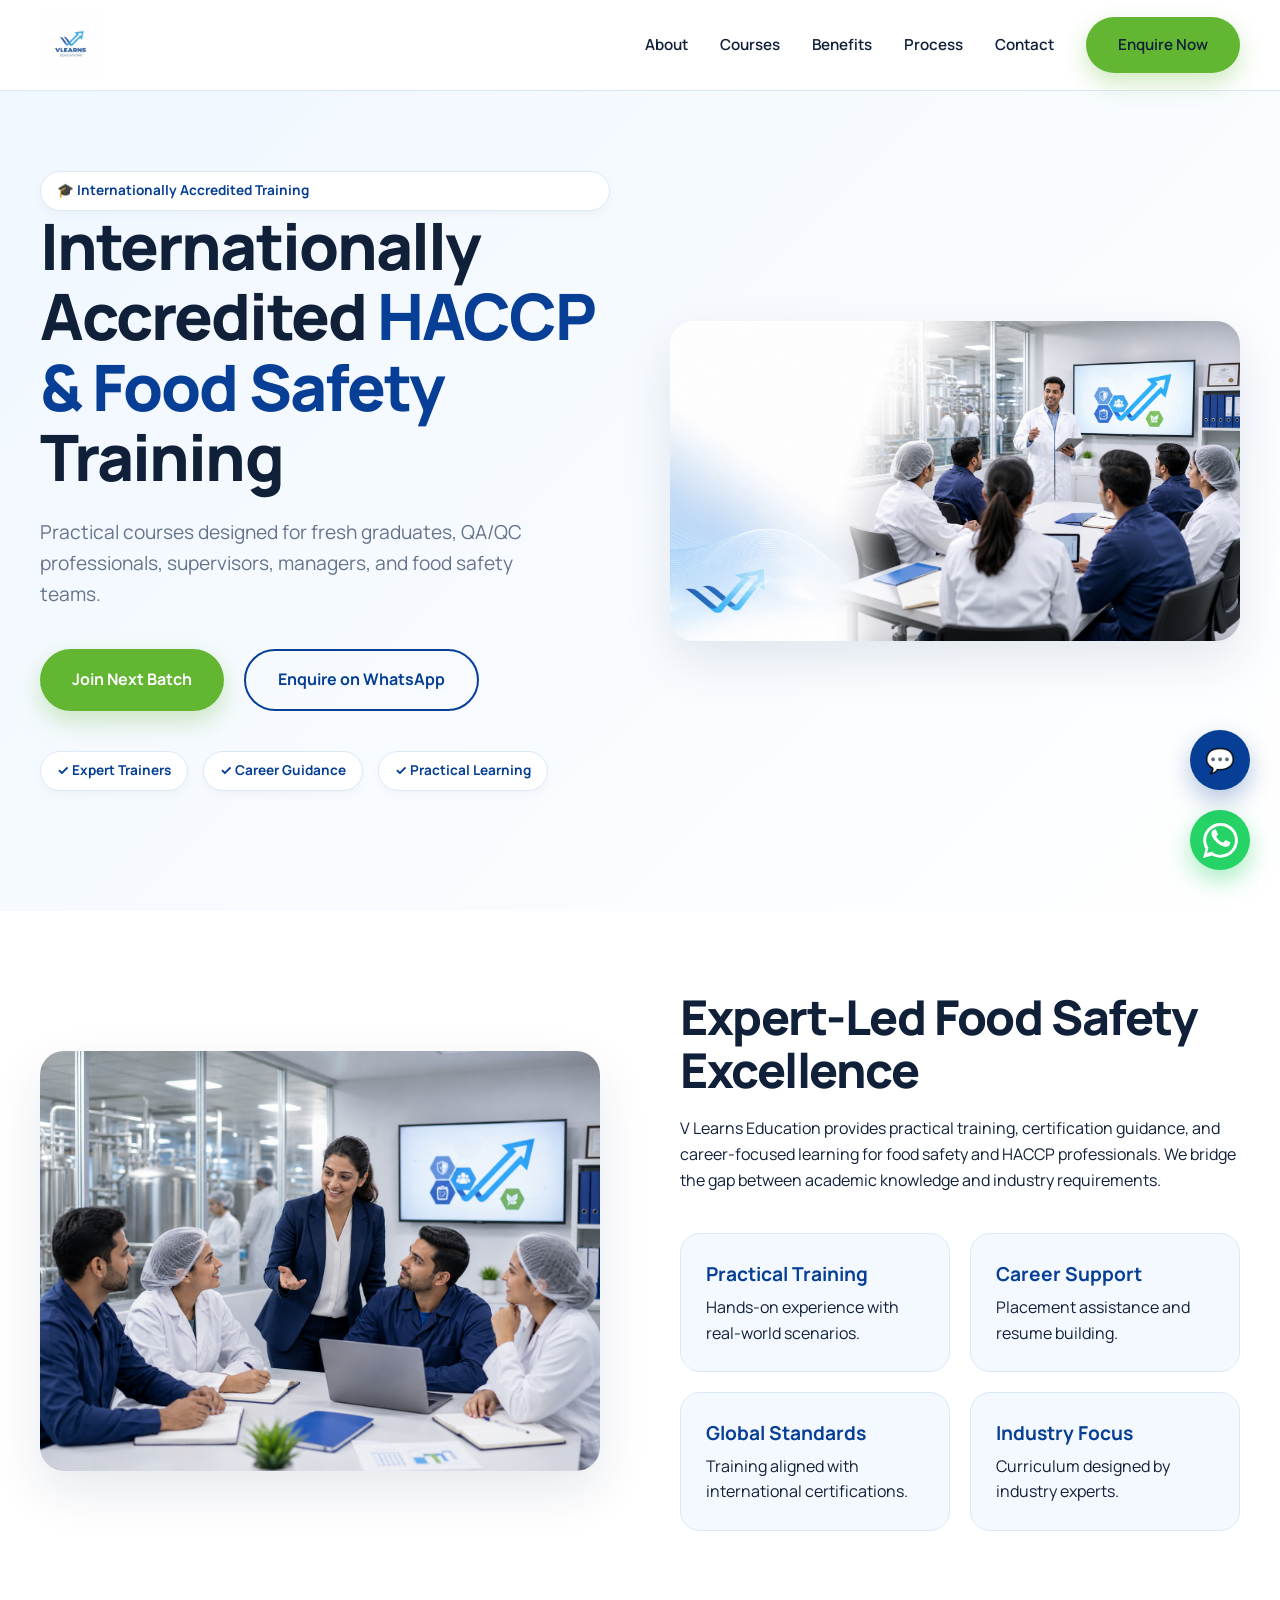
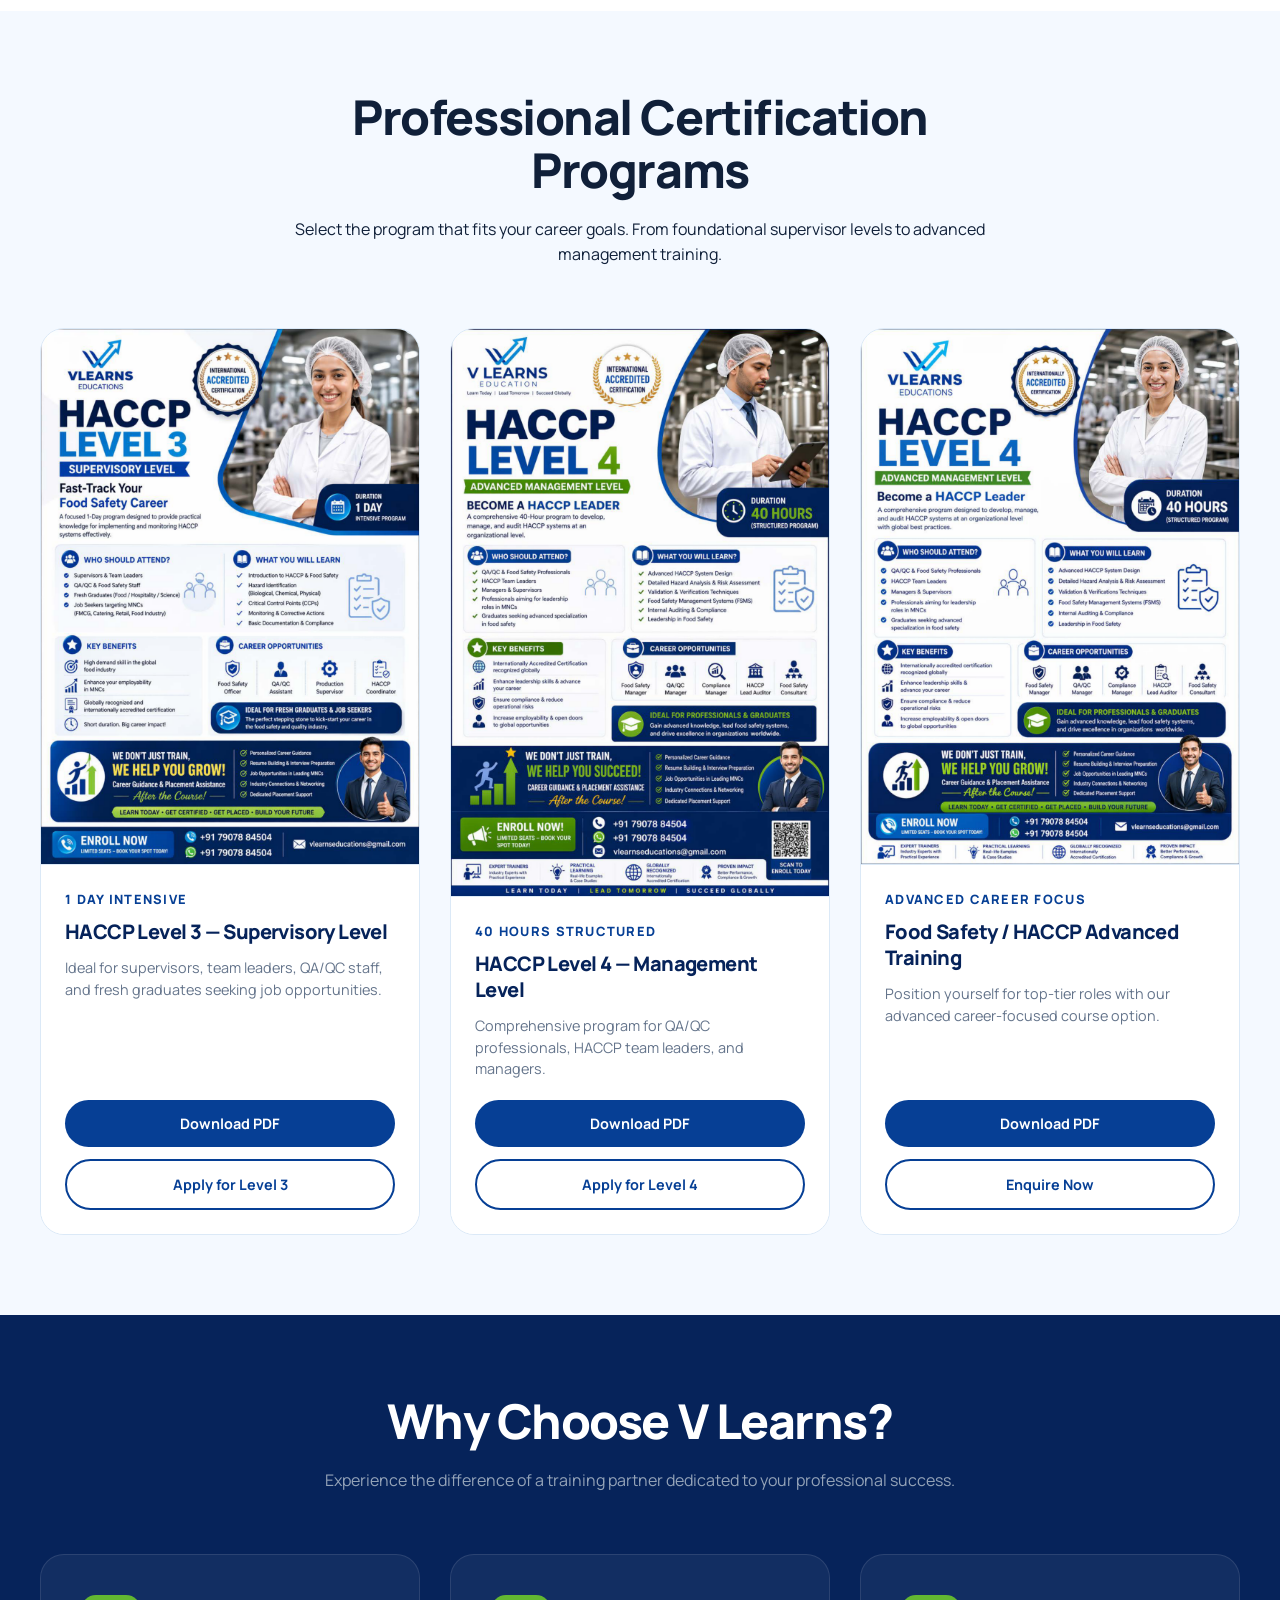
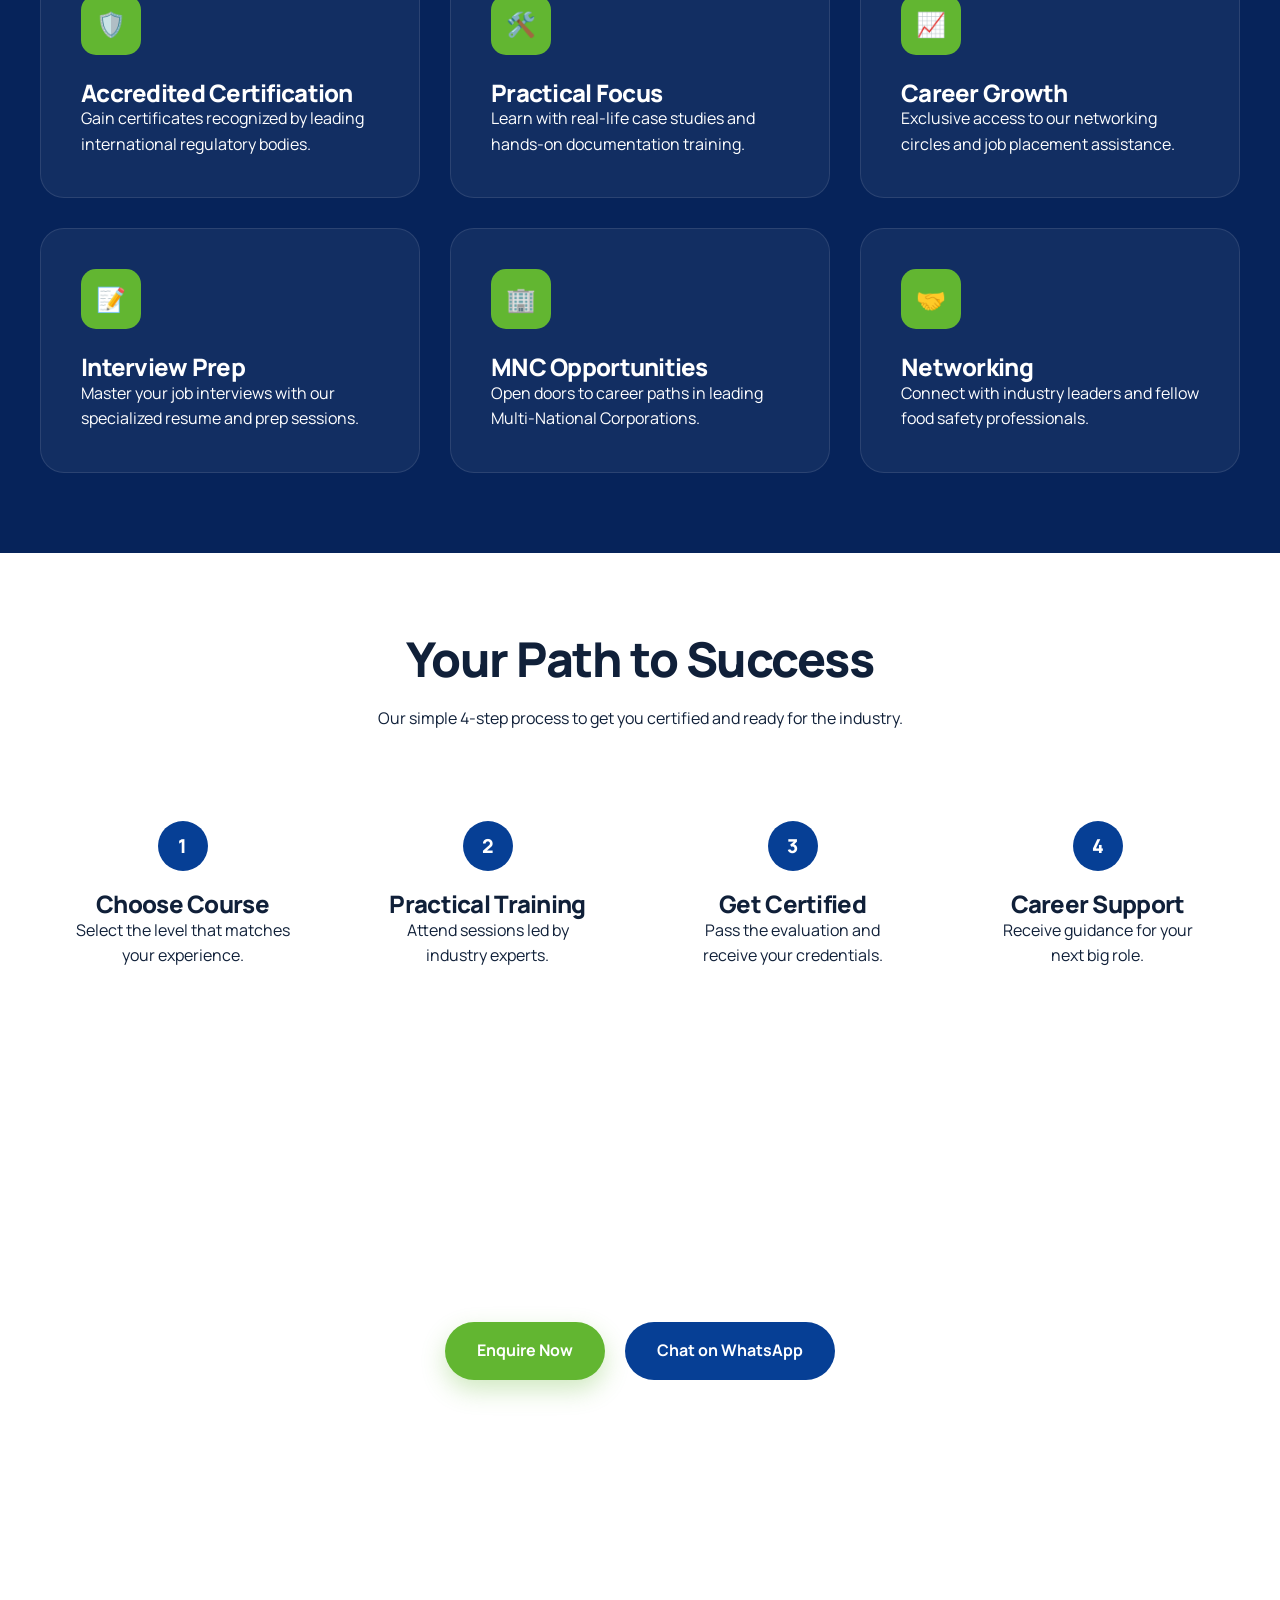
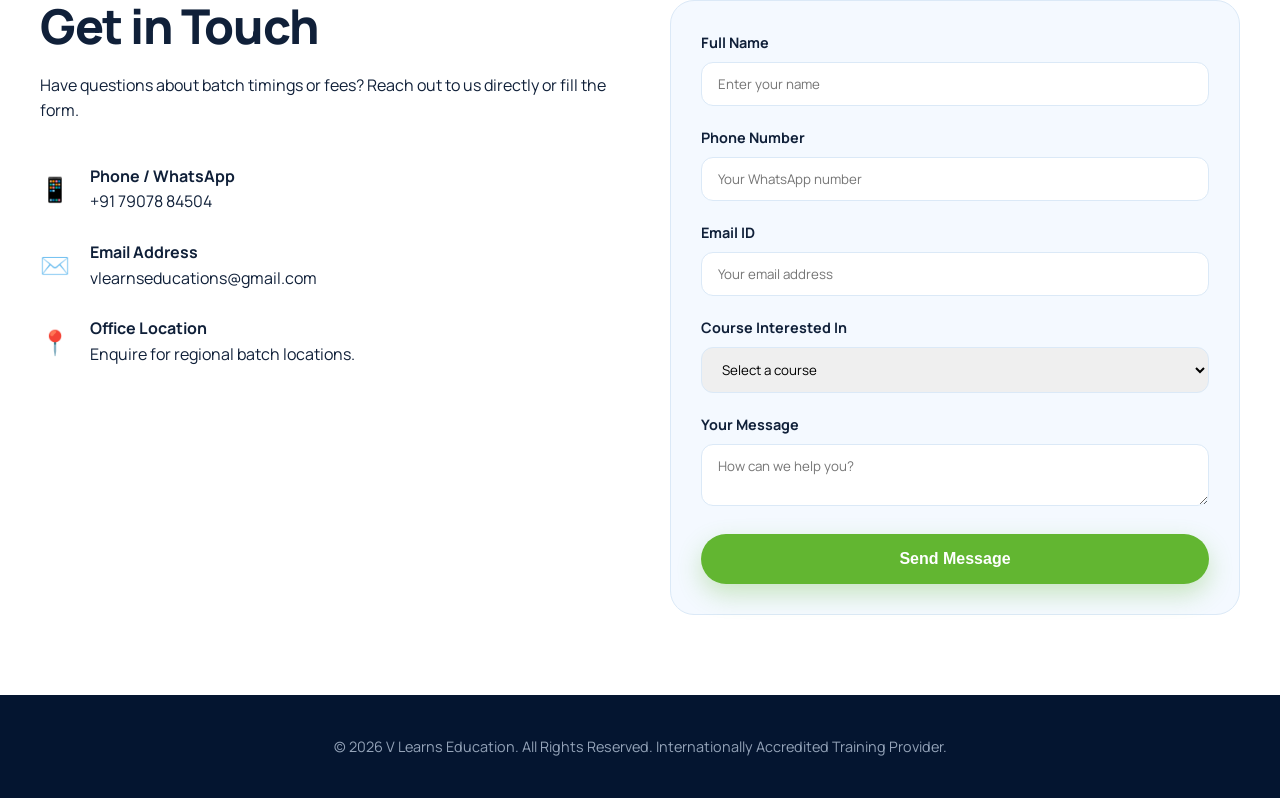
==== index.html @ d4d62bcd "Initial commit - Refined premium education website" ====
<!DOCTYPE html>
<html lang="en">
<head>
  <meta charset="UTF-8">
  <meta name="viewport" content="width=device-width, initial-scale=1, viewport-fit=cover">
  <title>V Learns Education | Internationally Accredited HACCP & Food Safety Training</title>
  <meta name="description" content="Practical HACCP and Food Safety courses designed for QA/QC professionals, graduates, and food safety teams. Join V Learns Education for career-focused certification.">
  
  <!-- SEO & Favicon -->
  <link rel="icon" href="assets/image%28165%29.png" type="image/png">
  
  <!-- Fonts -->
  <link rel="preconnect" href="https://fonts.googleapis.com">
  <link rel="preconnect" href="https://fonts.gstatic.com" crossorigin>
  <link href="https://fonts.googleapis.com/css2?family=Inter:wght@400;500;600;700;800&family=Manrope:wght@500;600;700;800&display=swap" rel="stylesheet">

  <style>
    :root {
      --primary: #063f95;
      --navy: #06235a;
      --sky: #19a9e5;
      --green: #62b631;
      --white: #ffffff;
      --soft-bg: #f4f9ff;
      --text-dark: #102039;
      --text-muted: #64748b;
      --border: #dbe9f7;
      --shadow: 0 20px 50px rgba(6, 35, 90, 0.1);
      --radius: 24px;
      --transition: all 0.3s cubic-bezier(0.4, 0, 0.2, 1);
    }

    * {
      box-sizing: border-box;
      margin: 0;
      padding: 0;
    }

    html {
      scroll-behavior: smooth;
    }

    body {
      font-family: 'Manrope', 'Inter', sans-serif;
      color: var(--text-dark);
      background-color: var(--white);
      line-height: 1.6;
      overflow-x: hidden;
    }

    a {
      text-decoration: none;
      color: inherit;
      transition: var(--transition);
    }

    img {
      max-width: 100%;
      height: auto;
      object-fit: cover;
      display: block;
    }

    .container {
      width: min(1200px, 100% - 40px);
      margin: 0 auto;
    }

    .section {
      padding: 80px 0;
    }

    /* Typography */
    h1, h2, h3 {
      font-weight: 800;
      line-height: 1.1;
      letter-spacing: -0.03em;
    }

    h1 { font-size: clamp(2.5rem, 5vw, 4.5rem); }
    h2 { font-size: clamp(2rem, 4vw, 3rem); margin-bottom: 20px; }
    h3 { font-size: 1.5rem; }

    .btn {
      display: inline-flex;
      align-items: center;
      justify-content: center;
      padding: 16px 32px;
      border-radius: 99px;
      font-weight: 700;
      cursor: pointer;
      transition: var(--transition);
      border: none;
      font-size: 1rem;
      gap: 10px;
    }

    .btn-primary {
      background: var(--green);
      color: white;
      box-shadow: 0 10px 25px rgba(98, 182, 49, 0.3);
    }

    .btn-primary:hover {
      transform: translateY(-3px);
      box-shadow: 0 15px 30px rgba(98, 182, 49, 0.4);
    }

    .btn-blue {
      background: var(--primary);
      color: white;
    }

    .btn-outline {
      background: transparent;
      border: 2px solid var(--primary);
      color: var(--primary);
    }

    /* Header */
    header {
      position: sticky;
      top: 0;
      z-index: 1000;
      background: rgba(255, 255, 255, 0.85);
      backdrop-filter: blur(15px);
      border-bottom: 1px solid var(--border);
    }

    .nav {
      display: flex;
      justify-content: space-between;
      align-items: center;
      height: 90px;
    }

    .logo {
      display: flex;
      align-items: center;
      gap: 12px;
      font-weight: 800;
      font-size: 1.3rem;
      color: var(--navy);
    }

    .logo img {
      height: 64px;
      width: auto;
    }

    .nav-links {
      display: flex;
      gap: 32px;
      align-items: center;
    }

    .nav-links a {
      font-weight: 600;
      font-size: 0.95rem;
      color: var(--text-dark);
    }

    .nav-links a:hover {
      color: var(--primary);
    }

    /* Hero Section */
    .hero {
      position: relative;
      background: linear-gradient(135deg, #f0f7ff 0%, #ffffff 100%);
      padding: 80px 0 120px;
      overflow: hidden;
    }

    .hero-grid {
      display: grid;
      grid-template-columns: 1fr 1fr;
      gap: 60px;
      align-items: center;
    }

    .hero-content h1 span {
      color: var(--primary);
    }

    .hero-content p {
      font-size: 1.2rem;
      color: var(--text-muted);
      margin: 25px 0 40px;
      max-width: 90%;
    }

    .hero-btns {
      display: flex;
      gap: 20px;
      margin-bottom: 40px;
    }

    .trust-chips {
      display: flex;
      flex-wrap: wrap;
      gap: 15px;
    }

    .chip {
      background: var(--white);
      padding: 8px 16px;
      border-radius: 50px;
      font-size: 0.85rem;
      font-weight: 700;
      color: var(--primary);
      border: 1px solid var(--border);
      box-shadow: 0 4px 10px rgba(0,0,0,0.03);
    }

    .hero-image {
      position: relative;
      border-radius: var(--radius);
      overflow: hidden;
      box-shadow: var(--shadow);
    }

    /* About Section */
    .about-grid {
      display: grid;
      grid-template-columns: 1fr 1fr;
      gap: 80px;
      align-items: center;
    }

    .about-img {
      border-radius: var(--radius);
      overflow: hidden;
      box-shadow: var(--shadow);
    }

    .stats-grid {
      display: grid;
      grid-template-columns: 1fr 1fr;
      gap: 20px;
      margin-top: 40px;
    }

    .stat-card {
      padding: 25px;
      background: var(--soft-bg);
      border-radius: 20px;
      border: 1px solid var(--border);
    }

    .stat-card h4 {
      color: var(--primary);
      font-size: 1.2rem;
      margin-bottom: 5px;
    }

    /* Courses Section */
    .courses-header {
      text-align: center;
      max-width: 700px;
      margin: 0 auto 60px;
    }

    .courses-grid {
      display: grid;
      grid-template-columns: repeat(3, 1fr);
      gap: 30px;
    }

    .course-card {
      background: var(--white);
      border-radius: var(--radius);
      border: 1px solid var(--border);
      overflow: hidden;
      transition: var(--transition);
      display: flex;
      flex-direction: column;
      height: 100%;
    }

    .course-card:hover {
      transform: translateY(-10px);
      box-shadow: var(--shadow);
    }

    .course-thumb {
      width: 100%;
      position: relative;
      background: #f8fafc;
      border-bottom: 1px solid var(--border);
    }

    .course-thumb img {
      width: 100%;
      height: auto;
      display: block;
    }

    .course-info {
      padding: 24px;
      flex-grow: 1;
      display: flex;
      flex-direction: column;
      background: var(--white);
    }

    .course-info h3 {
      font-size: 1.25rem;
      margin-bottom: 12px;
      color: var(--navy);
      line-height: 1.3;
    }

    .course-meta {
      font-size: 0.8rem;
      color: var(--primary);
      font-weight: 800;
      margin-bottom: 10px;
      text-transform: uppercase;
      letter-spacing: 0.1em;
      display: block;
    }

    .course-info p {
      color: var(--text-muted);
      font-size: 0.9rem;
      margin-bottom: 20px;
      line-height: 1.5;
    }

    .course-footer {
      margin-top: auto;
      display: flex;
      flex-direction: column;
      gap: 12px;
    }

    .course-footer .btn {
      padding: 12px 20px;
      font-size: 0.9rem;
    }

    /* Benefits Section */
    .benefits {
      background: var(--navy);
      color: var(--white);
    }

    .benefits-grid {
      display: grid;
      grid-template-columns: repeat(3, 1fr);
      gap: 30px;
    }

    .benefit-item {
      padding: 40px;
      background: rgba(255, 255, 255, 0.05);
      border-radius: var(--radius);
      border: 1px solid rgba(255, 255, 255, 0.1);
    }

    .benefit-icon {
      width: 60px;
      height: 60px;
      background: var(--green);
      border-radius: 15px;
      display: flex;
      align-items: center;
      justify-content: center;
      margin-bottom: 25px;
      font-size: 1.5rem;
      color: white;
    }

    /* Process Section */
    .process-steps {
      display: grid;
      grid-template-columns: repeat(4, 1fr);
      gap: 20px;
      position: relative;
    }

    .step-card {
      text-align: center;
      padding: 30px;
    }

    .step-num {
      width: 50px;
      height: 50px;
      background: var(--primary);
      color: white;
      border-radius: 50%;
      display: flex;
      align-items: center;
      justify-content: center;
      margin: 0 auto 20px;
      font-weight: 800;
      font-size: 1.2rem;
    }

    /* CTA Section */
    .enquiry-cta {
      background: linear-gradient(rgba(6, 35, 90, 0.9), rgba(6, 35, 90, 0.9)), url('assets/professional_consultation_in_modern_office.png');
      background-size: cover;
      background-position: center;
      background-attachment: fixed;
      color: white;
      text-align: center;
      padding: 100px 0;
    }

    .cta-content h2 { color: white; }

    /* Contact Section */
    .contact-grid {
      display: grid;
      grid-template-columns: 1fr 1fr;
      gap: 60px;
    }

    .contact-form {
      background: var(--soft-bg);
      padding: 30px;
      border-radius: var(--radius);
      border: 1px solid var(--border);
    }

    .form-group {
      margin-bottom: 20px;
    }

    .form-group label {
      display: block;
      margin-bottom: 8px;
      font-weight: 700;
      font-size: 0.9rem;
    }

    .form-group input, .form-group select, .form-group textarea {
      width: 100%;
      padding: 12px 16px;
      border: 1px solid var(--border);
      border-radius: 12px;
      font-family: inherit;
      outline: none;
    }

    .contact-details h3 { margin-bottom: 30px; }
    .contact-item {
      display: flex;
      align-items: center;
      gap: 20px;
      margin-bottom: 25px;
    }
    .contact-icon {
      font-size: 1.5rem;
      color: var(--primary);
    }

    /* Floating WhatsApp */
    .whatsapp-btn {
      position: fixed;
      bottom: 30px;
      right: 30px;
      background: #25d366;
      color: white;
      width: 60px;
      height: 60px;
      border-radius: 50%;
      display: flex;
      align-items: center;
      justify-content: center;
      font-size: 30px;
      box-shadow: 0 10px 25px rgba(37, 211, 102, 0.4);
      z-index: 1001;
    }

    /* Chatbot Widget */
    .chatbot-widget {
      position: fixed;
      bottom: 110px;
      right: 30px;
      width: 300px;
      background: white;
      border-radius: 20px;
      box-shadow: var(--shadow);
      display: none;
      z-index: 1001;
      overflow: hidden;
      border: 1px solid var(--border);
    }

    .chatbot-header {
      background: var(--primary);
      color: white;
      padding: 15px 20px;
      font-weight: 700;
    }

    .chatbot-body {
      padding: 20px;
    }

    .chatbot-msg {
      background: var(--soft-bg);
      padding: 10px 15px;
      border-radius: 15px 15px 15px 0;
      margin-bottom: 15px;
      font-size: 0.9rem;
    }

    .quick-replies {
      display: grid;
      gap: 10px;
    }

    .reply-btn {
      background: white;
      border: 1px solid var(--primary);
      color: var(--primary);
      padding: 8px;
      border-radius: 10px;
      font-size: 0.8rem;
      text-align: center;
      cursor: pointer;
    }

    .chatbot-toggle {
      position: fixed;
      bottom: 110px;
      right: 30px;
      background: var(--primary);
      color: white;
      width: 60px;
      height: 60px;
      border-radius: 50%;
      display: flex;
      align-items: center;
      justify-content: center;
      font-size: 24px;
      cursor: pointer;
      z-index: 1001;
      box-shadow: 0 10px 25px rgba(6, 63, 149, 0.3);
    }

    footer {
      background: #041530;
      color: #94a3b8;
      padding: 40px 0;
      text-align: center;
      font-size: 0.9rem;
    }

    /* Mobile Responsive */
    @media (max-width: 992px) {
      .hero-grid, .about-grid, .courses-grid, .benefits-grid, .process-steps, .contact-grid {
        grid-template-columns: 1fr;
      }
      .nav-links { display: none; }
      .hero-image { order: -1; }
    }

    /* Hamburger Menu for Mobile */
    .mobile-menu-btn {
      display: none;
      font-size: 2rem;
      cursor: pointer;
    }
    @media (max-width: 992px) {
      .mobile-menu-btn { display: block; }
    }

  </style>
</head>
<body>

  <!-- Header -->
  <header>
    <div class="container nav">
      <a href="#" class="logo">
        <img src="assets/image%28165%29.png" alt="V Learns Education Logo">
      </a>
      <nav class="nav-links">
        <a href="#about">About</a>
        <a href="#courses">Courses</a>
        <a href="#benefits">Benefits</a>
        <a href="#process">Process</a>
        <a href="#contact">Contact</a>
        <a href="https://wa.me/917907884504?text=Hi%20V%20Learns%20Education%2C%20I%20want%20to%20enquire%20about%20HACCP%20courses" target="_blank" class="btn btn-primary">Enquire Now</a>
      </nav>
      <div class="mobile-menu-btn">☰</div>
    </div>
  </header>

  <!-- Hero Section -->
  <section class="hero">
    <div class="container hero-grid">
      <div class="hero-content">
        <div class="chip">🎓 Internationally Accredited Training</div>
        <h1>Internationally Accredited <span>HACCP & Food Safety</span> Training</h1>
        <p>Practical courses designed for fresh graduates, QA/QC professionals, supervisors, managers, and food safety teams.</p>
        <div class="hero-btns">
          <a href="https://wa.me/917907884504?text=Hi%20V%20Learns%20Education%2C%20I%20want%20to%20join%20the%20next%20batch." class="btn btn-primary">Join Next Batch</a>
          <a href="https://wa.me/917907884504" class="btn btn-outline">Enquire on WhatsApp</a>
        </div>
        <div class="trust-chips">
          <span class="chip">✓ Expert Trainers</span>
          <span class="chip">✓ Career Guidance</span>
          <span class="chip">✓ Practical Learning</span>
        </div>
      </div>
      <div class="hero-image">
        <img src="assets/modern_industrial_training_in_action.png" alt="Industrial training session">
      </div>
    </div>
  </section>

  <!-- About Section -->
  <section id="about" class="section">
    <div class="container about-grid">
      <div class="about-img">
        <img src="assets/collaborative_training_in_a_modern_lab.png" alt="Collaborative training lab">
      </div>
      <div class="about-content">
        <h2>Expert-Led Food Safety Excellence</h2>
        <p>V Learns Education provides practical training, certification guidance, and career-focused learning for food safety and HACCP professionals. We bridge the gap between academic knowledge and industry requirements.</p>
        
        <div class="stats-grid">
          <div class="stat-card">
            <h4>Practical Training</h4>
            <p>Hands-on experience with real-world scenarios.</p>
          </div>
          <div class="stat-card">
            <h4>Career Support</h4>
            <p>Placement assistance and resume building.</p>
          </div>
          <div class="stat-card">
            <h4>Global Standards</h4>
            <p>Training aligned with international certifications.</p>
          </div>
          <div class="stat-card">
            <h4>Industry Focus</h4>
            <p>Curriculum designed by industry experts.</p>
          </div>
        </div>
      </div>
    </div>
  </section>

  <!-- Courses Section -->
  <section id="courses" class="section" style="background: var(--soft-bg);">
    <div class="container">
      <div class="courses-header">
        <h2>Professional Certification Programs</h2>
        <p>Select the program that fits your career goals. From foundational supervisor levels to advanced management training.</p>
      </div>
      
      <div class="courses-grid">
        <!-- Level 3 -->
        <div class="course-card">
          <div class="course-thumb">
            <img src="assets/HACCP%20Level%203_VLRN%2301.png" alt="HACCP Level 3">
          </div>
          <div class="course-info">
            <div class="course-meta">1 Day Intensive</div>
            <h3>HACCP Level 3 — Supervisory Level</h3>
            <p>Ideal for supervisors, team leaders, QA/QC staff, and fresh graduates seeking job opportunities.</p>
            <div class="course-footer">
              <a href="assets/HACCP%20Level%203_VLRN%2301.pdf" target="_blank" class="btn btn-blue">Download PDF</a>
              <a href="https://wa.me/917907884504?text=I%20want%20to%20apply%20for%20HACCP%20Level%203" class="btn btn-outline">Apply for Level 3</a>
            </div>
          </div>
        </div>

        <!-- Level 4 -->
        <div class="course-card">
          <div class="course-thumb">
            <img src="assets/HACCP%20Level%204_VLRN%2303.png" alt="HACCP Level 4">
          </div>
          <div class="course-info">
            <div class="course-meta">40 Hours Structured</div>
            <h3>HACCP Level 4 — Management Level</h3>
            <p>Comprehensive program for QA/QC professionals, HACCP team leaders, and managers.</p>
            <div class="course-footer">
              <a href="assets/HACCP%20Level%204_VLRN%2303.pdf" target="_blank" class="btn btn-blue">Download PDF</a>
              <a href="https://wa.me/917907884504?text=I%20want%20to%20apply%20for%20HACCP%20Level%204" class="btn btn-outline">Apply for Level 4</a>
            </div>
          </div>
        </div>

        <!-- Advanced -->
        <div class="course-card">
          <div class="course-thumb">
            <img src="assets/HACCP%20Level%204_VLRN%2303%20%281%29.png" alt="Advanced Training">
          </div>
          <div class="course-info">
            <div class="course-meta">Advanced Career Focus</div>
            <h3>Food Safety / HACCP Advanced Training</h3>
            <p>Position yourself for top-tier roles with our advanced career-focused course option.</p>
            <div class="course-footer">
              <a href="assets/HACCP%20Level%204_VLRN%2303%20%281%29.pdf" target="_blank" class="btn btn-blue">Download PDF</a>
              <a href="https://wa.me/917907884504?text=I%20want%20to%20enquire%20about%20Advanced%20Food%20Safety%20Training" class="btn btn-outline">Enquire Now</a>
            </div>
          </div>
        </div>
      </div>
    </div>
  </section>

  <!-- Benefits Section -->
  <section id="benefits" class="section benefits">
    <div class="container">
      <div class="courses-header">
        <h2 style="color: white;">Why Choose V Learns?</h2>
        <p style="color: #94a3b8;">Experience the difference of a training partner dedicated to your professional success.</p>
      </div>
      <div class="benefits-grid">
        <div class="benefit-item">
          <div class="benefit-icon">🛡️</div>
          <h3>Accredited Certification</h3>
          <p>Gain certificates recognized by leading international regulatory bodies.</p>
        </div>
        <div class="benefit-item">
          <div class="benefit-icon">🛠️</div>
          <h3>Practical Focus</h3>
          <p>Learn with real-life case studies and hands-on documentation training.</p>
        </div>
        <div class="benefit-item">
          <div class="benefit-icon">📈</div>
          <h3>Career Growth</h3>
          <p>Exclusive access to our networking circles and job placement assistance.</p>
        </div>
        <div class="benefit-item">
          <div class="benefit-icon">📝</div>
          <h3>Interview Prep</h3>
          <p>Master your job interviews with our specialized resume and prep sessions.</p>
        </div>
        <div class="benefit-item">
          <div class="benefit-icon">🏢</div>
          <h3>MNC Opportunities</h3>
          <p>Open doors to career paths in leading Multi-National Corporations.</p>
        </div>
        <div class="benefit-item">
          <div class="benefit-icon">🤝</div>
          <h3>Networking</h3>
          <p>Connect with industry leaders and fellow food safety professionals.</p>
        </div>
      </div>
    </div>
  </section>

  <!-- Process Section -->
  <section id="process" class="section">
    <div class="container">
      <div class="courses-header">
        <h2>Your Path to Success</h2>
        <p>Our simple 4-step process to get you certified and ready for the industry.</p>
      </div>
      <div class="process-steps">
        <div class="step-card">
          <div class="step-num">1</div>
          <h3>Choose Course</h3>
          <p>Select the level that matches your experience.</p>
        </div>
        <div class="step-card">
          <div class="step-num">2</div>
          <h3>Practical Training</h3>
          <p>Attend sessions led by industry experts.</p>
        </div>
        <div class="step-card">
          <div class="step-num">3</div>
          <h3>Get Certified</h3>
          <p>Pass the evaluation and receive your credentials.</p>
        </div>
        <div class="step-card">
          <div class="step-num">4</div>
          <h3>Career Support</h3>
          <p>Receive guidance for your next big role.</p>
        </div>
      </div>
    </div>
  </section>

  <!-- Enquiry CTA -->
  <section class="enquiry-cta">
    <div class="container cta-content">
      <h2>Ready to build your food safety career?</h2>
      <p style="margin: 20px 0 40px; font-size: 1.2rem;">Join hundreds of successful graduates making an impact in the food industry.</p>
      <div class="hero-btns" style="justify-content: center;">
        <a href="#contact" class="btn btn-primary">Enquire Now</a>
        <a href="https://wa.me/917907884504" class="btn btn-blue">Chat on WhatsApp</a>
      </div>
    </div>
  </section>

  <!-- Contact Section -->
  <section id="contact" class="section">
    <div class="container contact-grid">
      <div class="contact-details">
        <h2>Get in Touch</h2>
        <p style="margin-bottom: 40px;">Have questions about batch timings or fees? Reach out to us directly or fill the form.</p>
        
        <div class="contact-item">
          <div class="contact-icon">📱</div>
          <div>
            <strong>Phone / WhatsApp</strong><br>
            +91 79078 84504
          </div>
        </div>
        <div class="contact-item">
          <div class="contact-icon">✉️</div>
          <div>
            <strong>Email Address</strong><br>
            vlearnseducations@gmail.com
          </div>
        </div>
        <div class="contact-item">
          <div class="contact-icon">📍</div>
          <div>
            <strong>Office Location</strong><br>
            Enquire for regional batch locations.
          </div>
        </div>
      </div>

      <div class="contact-form">
        <form id="enquiryForm">
          <div class="form-group">
            <label>Full Name</label>
            <input type="text" placeholder="Enter your name" required>
          </div>
          <div class="form-group">
            <label>Phone Number</label>
            <input type="tel" placeholder="Your WhatsApp number" required>
          </div>
          <div class="form-group">
            <label>Email ID</label>
            <input type="email" placeholder="Your email address" required>
          </div>
          <div class="form-group">
            <label>Course Interested In</label>
            <select required>
              <option value="">Select a course</option>
              <option>HACCP Level 3</option>
              <option>HACCP Level 4</option>
              <option>Advanced Training</option>
            </select>
          </div>
          <div class="form-group">
            <label>Your Message</label>
            <textarea placeholder="How can we help you?"></textarea>
          </div>
          <button type="submit" class="btn btn-primary" style="width: 100%;">Send Message</button>
        </form>
      </div>
    </div>
  </section>

  <footer>
    <div class="container">
      <p>&copy; 2026 V Learns Education. All Rights Reserved. Internationally Accredited Training Provider.</p>
    </div>
  </footer>

  <!-- Floating WhatsApp -->
  <a href="https://wa.me/917907884504?text=Hi%20V%20Learns%20Education%2C%20I%20want%20to%20enquire%20about%20HACCP%20courses" class="whatsapp-btn" target="_blank">
    <span style="font-size: 0; position: absolute;">WhatsApp</span>
    <svg width="35" height="35" viewBox="0 0 24 24" fill="white"><path d="M.057 24l1.687-6.163c-1.041-1.804-1.588-3.849-1.587-5.946.003-6.556 5.338-11.891 11.893-11.891 3.181.001 6.167 1.24 8.413 3.488 2.245 2.248 3.481 5.236 3.48 8.414-.003 6.557-5.338 11.892-11.893 11.892-1.99-.001-3.951-.5-5.688-1.448l-6.305 1.654zm6.597-3.807c1.676.995 3.276 1.591 5.392 1.592 5.448 0 9.886-4.438 9.889-9.885.002-5.462-4.415-9.89-9.881-9.892-5.452 0-9.887 4.438-9.89 9.886-.001 2.125.593 3.456 1.574 5.111l-.973 3.548 3.889-.972zm11.366-7.301c-.316-.16-1.869-.923-2.158-1.03-.29-.106-.5-.16-.71.16-.21.32-.816 1.03-.999 1.245-.183.215-.367.242-.683.081-.316-.16-1.336-.493-2.545-1.574-.94-.84-1.574-1.878-1.758-2.198-.183-.315-.02-.486.139-.645.143-.142.316-.369.474-.553.158-.185.21-.316.316-.527.106-.211.053-.395-.026-.554-.079-.158-.71-1.71-.973-2.342-.256-.615-.516-.532-.71-.542l-.605-.01c-.21 0-.553.079-.843.395-.29.316-1.106 1.08-1.106 2.636 0 1.556 1.132 3.059 1.291 3.27.158.211 2.228 3.402 5.399 4.768.754.324 1.343.518 1.803.663.757.24 1.445.206 1.99.12.607-.094 1.869-.765 2.132-1.503.264-.738.264-1.371.185-1.503-.079-.133-.29-.212-.606-.372z"/></svg>
  </a>

  <!-- Chatbot -->
  <div class="chatbot-toggle" id="chatToggle">💬</div>
  <div class="chatbot-widget" id="chatWidget">
    <div class="chatbot-header">V Learns Support</div>
    <div class="chatbot-body">
      <div class="chatbot-msg">Hi! How can we help you today? Select a topic below:</div>
      <div class="quick-replies">
        <div class="reply-btn" onclick="chatAction('HACCP Level 3')">HACCP Level 3</div>
        <div class="reply-btn" onclick="chatAction('HACCP Level 4')">HACCP Level 4</div>
        <div class="reply-btn" onclick="chatAction('Course Duration')">Course Duration</div>
        <div class="reply-btn" onclick="chatAction('Fees / Enquiry')">Fees / Enquiry</div>
      </div>
    </div>
  </div>

  <script>
    // Chatbot Toggle
    const chatToggle = document.getElementById('chatToggle');
    const chatWidget = document.getElementById('chatWidget');
    
    chatToggle.addEventListener('click', () => {
      chatWidget.style.display = chatWidget.style.display === 'block' ? 'none' : 'block';
    });

    function chatAction(topic) {
      const waLink = `https://wa.me/917907884504?text=Hi%20V%20Learns%20Education%2C%20I%20want%20to%20know%20more%20about%20${encodeURIComponent(topic)}`;
      window.open(waLink, '_blank');
    }

    // Form Submission
    document.getElementById('enquiryForm').addEventListener('submit', function(e) {
      e.preventDefault();
      alert('Thank you! Your enquiry has been sent. We will contact you shortly on WhatsApp.');
      // In a real app, you could redirect to WhatsApp here too
    });

    // Mobile Menu Toggle
    const mobileBtn = document.querySelector('.mobile-menu-btn');
    const navLinks = document.querySelector('.nav-links');
    
    mobileBtn.addEventListener('click', () => {
      navLinks.style.display = navLinks.style.display === 'flex' ? 'none' : 'flex';
      if(navLinks.style.display === 'flex') {
        navLinks.style.flexDirection = 'column';
        navLinks.style.position = 'absolute';
        navLinks.style.top = '90px';
        navLinks.style.left = '0';
        navLinks.style.width = '100%';
        navLinks.style.background = 'white';
        navLinks.style.padding = '20px';
        navLinks.style.borderBottom = '1px solid var(--border)';
      }
    });
  </script>

</body>
</html>
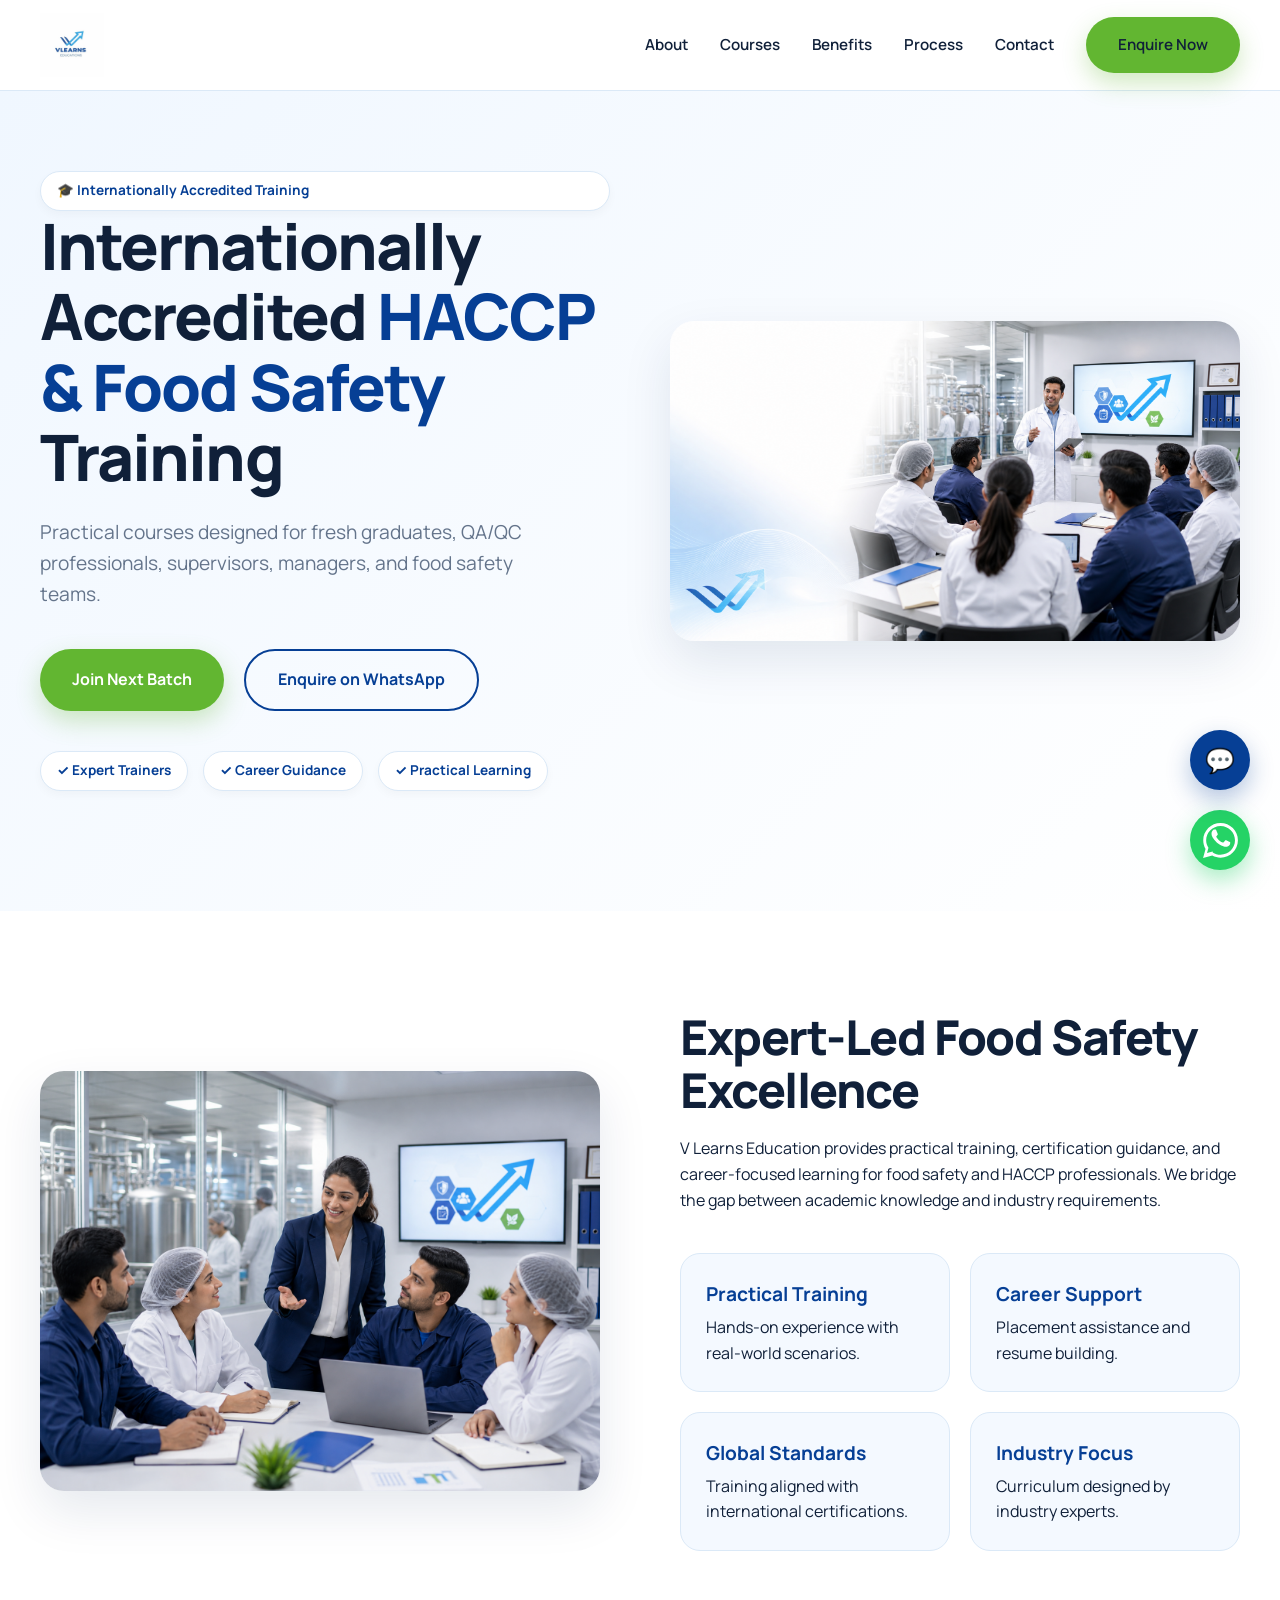
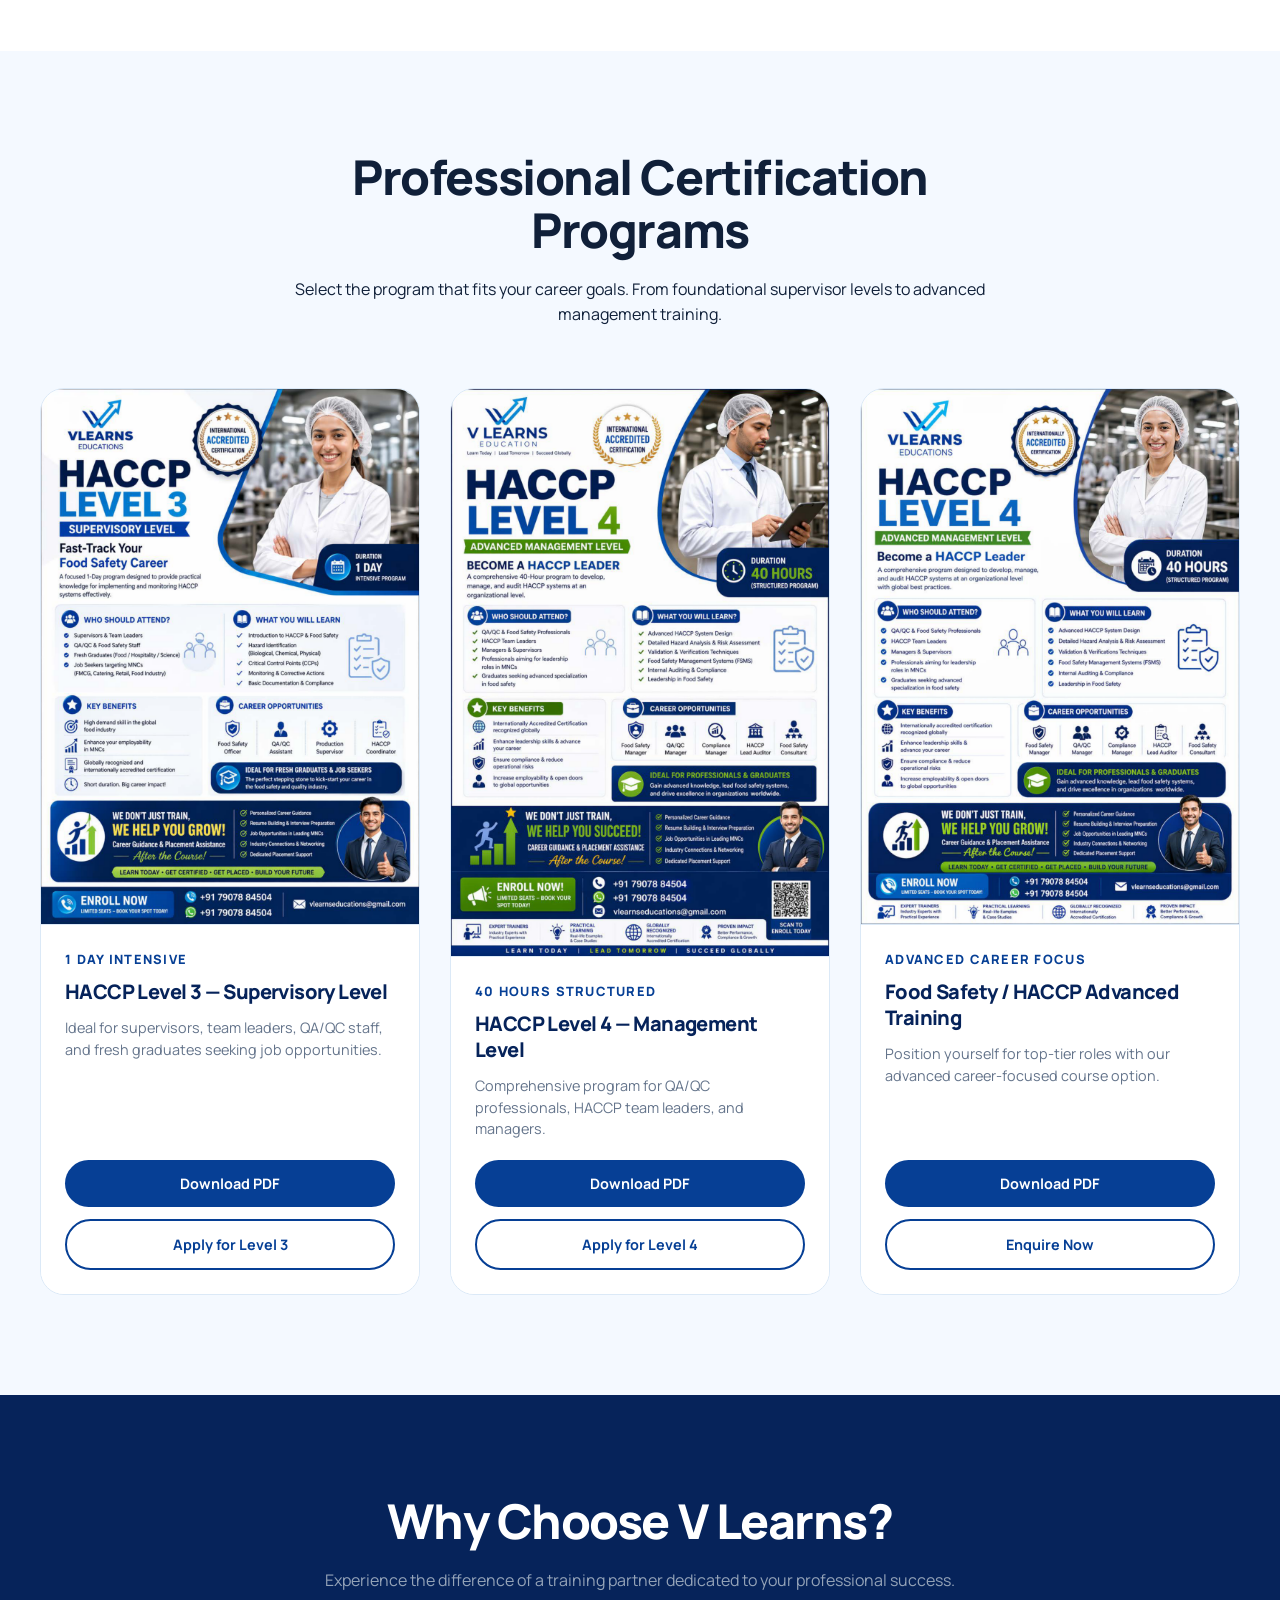
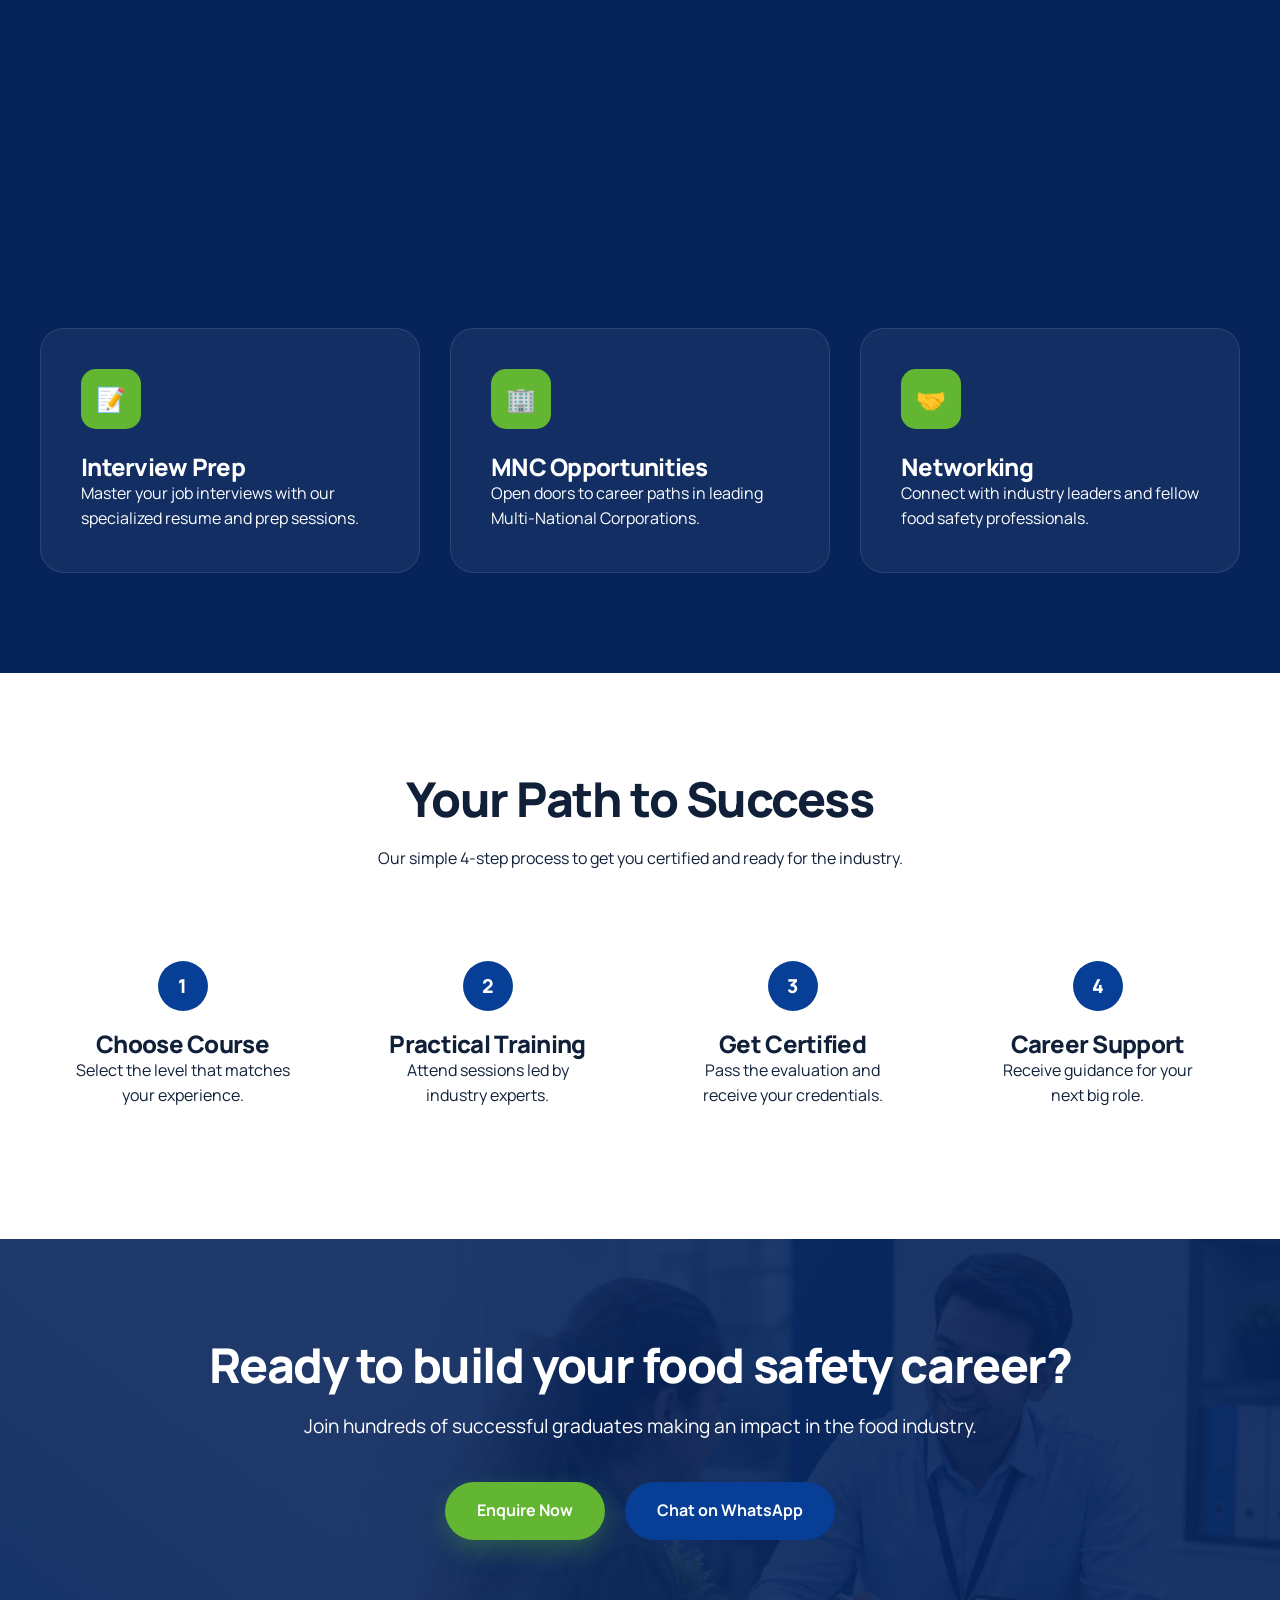
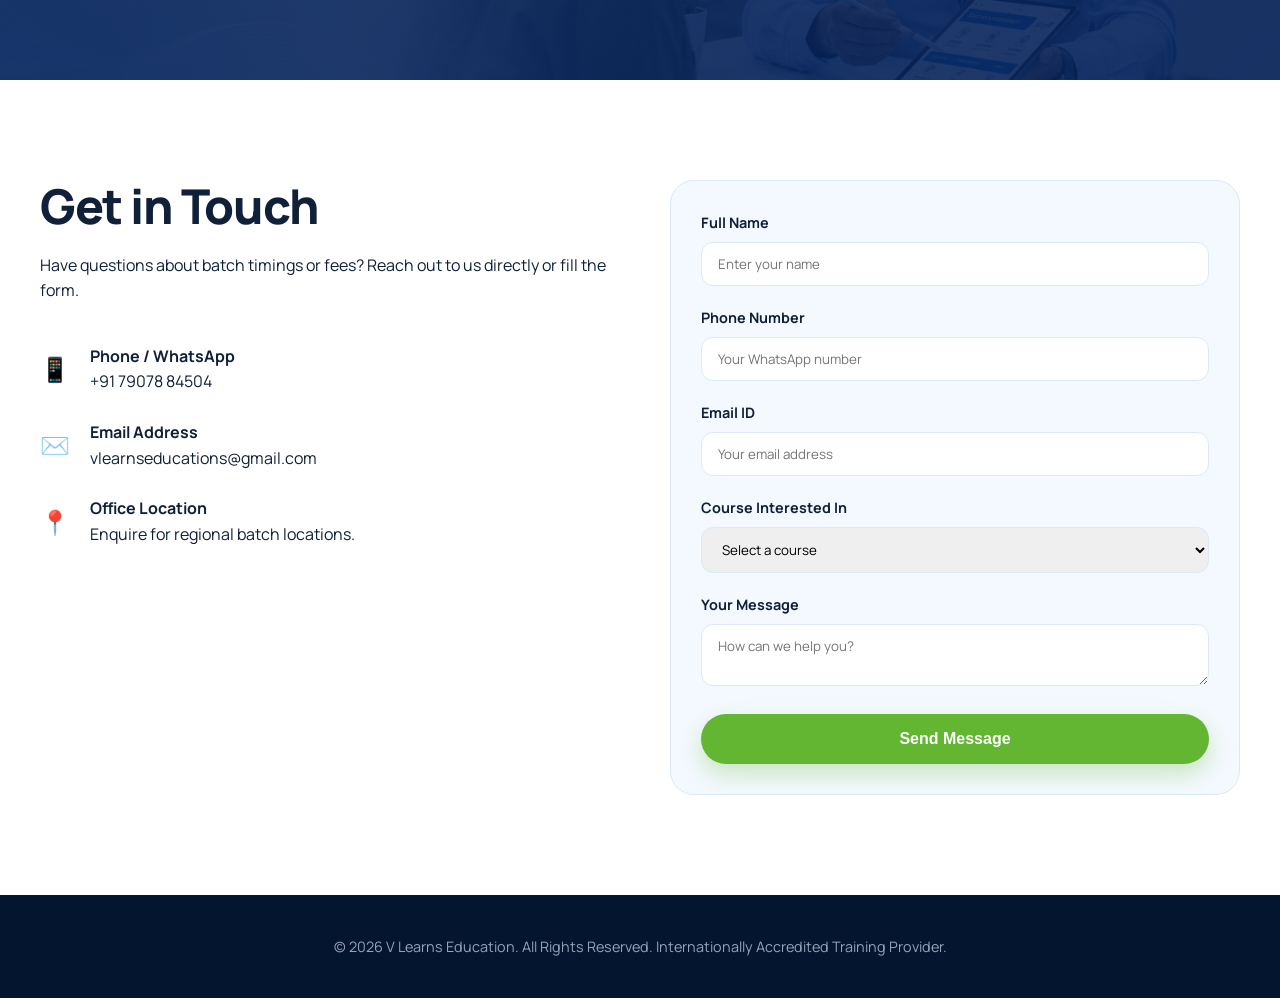
==== commit 87d28064: "Optimize mobile responsiveness and add scroll-based reveal animations" ====
--- a/index.html
+++ b/index.html
@@ -67,7 +67,19 @@
     }
 
     .section {
-      padding: 80px 0;
+      padding: clamp(60px, 8vw, 100px) 0;
+    }
+
+    /* Scroll Animations */
+    .reveal {
+      opacity: 0;
+      transform: translateY(30px);
+      transition: all 0.8s cubic-bezier(0.4, 0, 0.2, 1);
+    }
+
+    .reveal.active {
+      opacity: 1;
+      transform: translateY(0);
     }
 
     /* Typography */
@@ -144,7 +156,7 @@
     }
 
     .logo img {
-      height: 64px;
+      height: clamp(50px, 6vw, 64px);
       width: auto;
     }
 
@@ -152,6 +164,28 @@
       display: flex;
       gap: 32px;
       align-items: center;
+    }
+
+    @media (max-width: 992px) {
+      .nav-links {
+        position: fixed;
+        top: 0;
+        right: -100%;
+        width: 80%;
+        height: 100vh;
+        background: white;
+        flex-direction: column;
+        justify-content: center;
+        transition: var(--transition);
+        box-shadow: -10px 0 30px rgba(0,0,0,0.1);
+        z-index: 1000;
+      }
+      .nav-links.active {
+        right: 0;
+      }
+      .nav-links a {
+        font-size: 1.2rem;
+      }
     }
 
     .nav-links a {
@@ -905,22 +939,40 @@
       // In a real app, you could redirect to WhatsApp here too
     });
 
+    // Scroll Reveal Animation
+    const observerOptions = {
+      threshold: 0.1,
+      rootMargin: "0px 0px -50px 0px"
+    };
+
+    const observer = new IntersectionObserver((entries) => {
+      entries.forEach(entry => {
+        if (entry.isIntersecting) {
+          entry.target.classList.add('active');
+        }
+      });
+    }, observerOptions);
+
+    document.querySelectorAll('section, .course-card, .benefit-item, .step-card, .stat-card').forEach(el => {
+      el.classList.add('reveal');
+      observer.observe(el);
+    });
+
     // Mobile Menu Toggle
     const mobileBtn = document.querySelector('.mobile-menu-btn');
     const navLinks = document.querySelector('.nav-links');
     
     mobileBtn.addEventListener('click', () => {
-      navLinks.style.display = navLinks.style.display === 'flex' ? 'none' : 'flex';
-      if(navLinks.style.display === 'flex') {
-        navLinks.style.flexDirection = 'column';
-        navLinks.style.position = 'absolute';
-        navLinks.style.top = '90px';
-        navLinks.style.left = '0';
-        navLinks.style.width = '100%';
-        navLinks.style.background = 'white';
-        navLinks.style.padding = '20px';
-        navLinks.style.borderBottom = '1px solid var(--border)';
-      }
+      navLinks.classList.toggle('active');
+      mobileBtn.innerHTML = navLinks.classList.contains('active') ? '✕' : '☰';
+    });
+
+    // Close menu when clicking links
+    document.querySelectorAll('.nav-links a').forEach(link => {
+      link.addEventListener('click', () => {
+        navLinks.classList.remove('active');
+        mobileBtn.innerHTML = '☰';
+      });
     });
   </script>
 
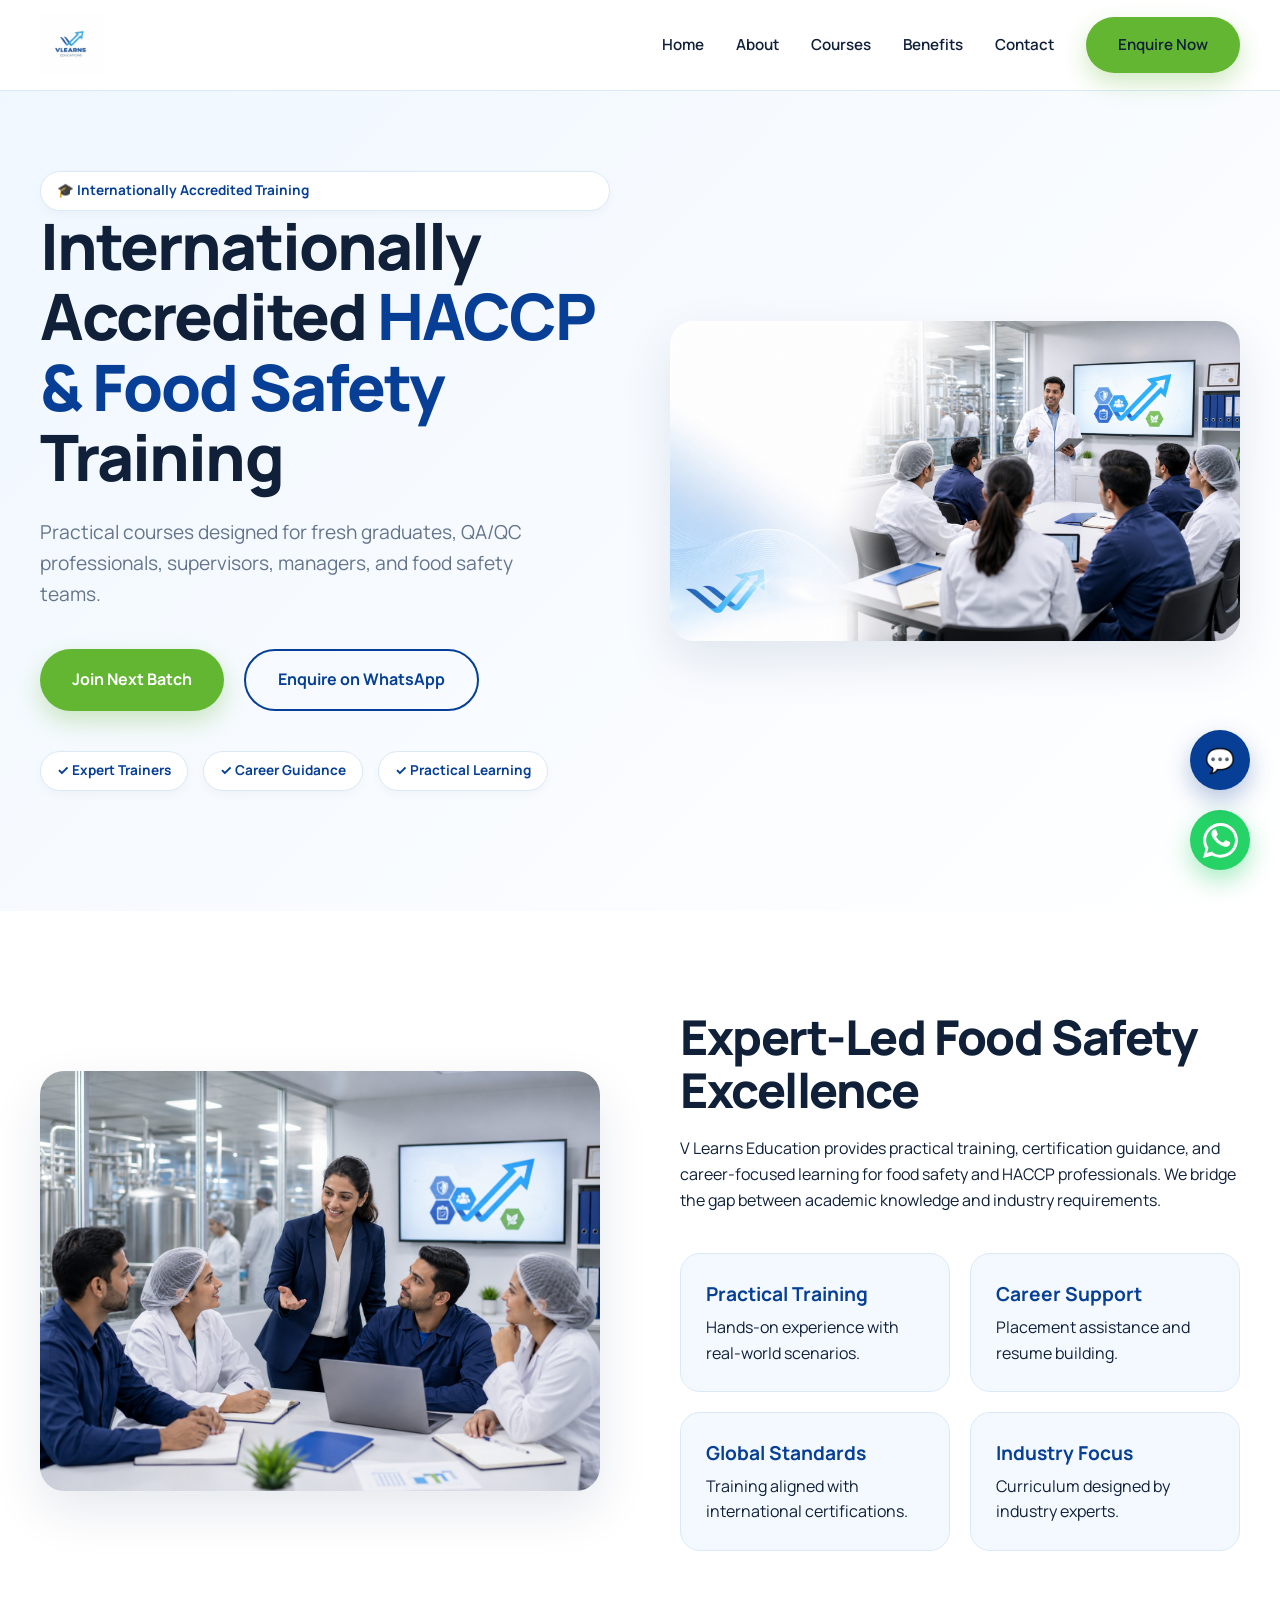
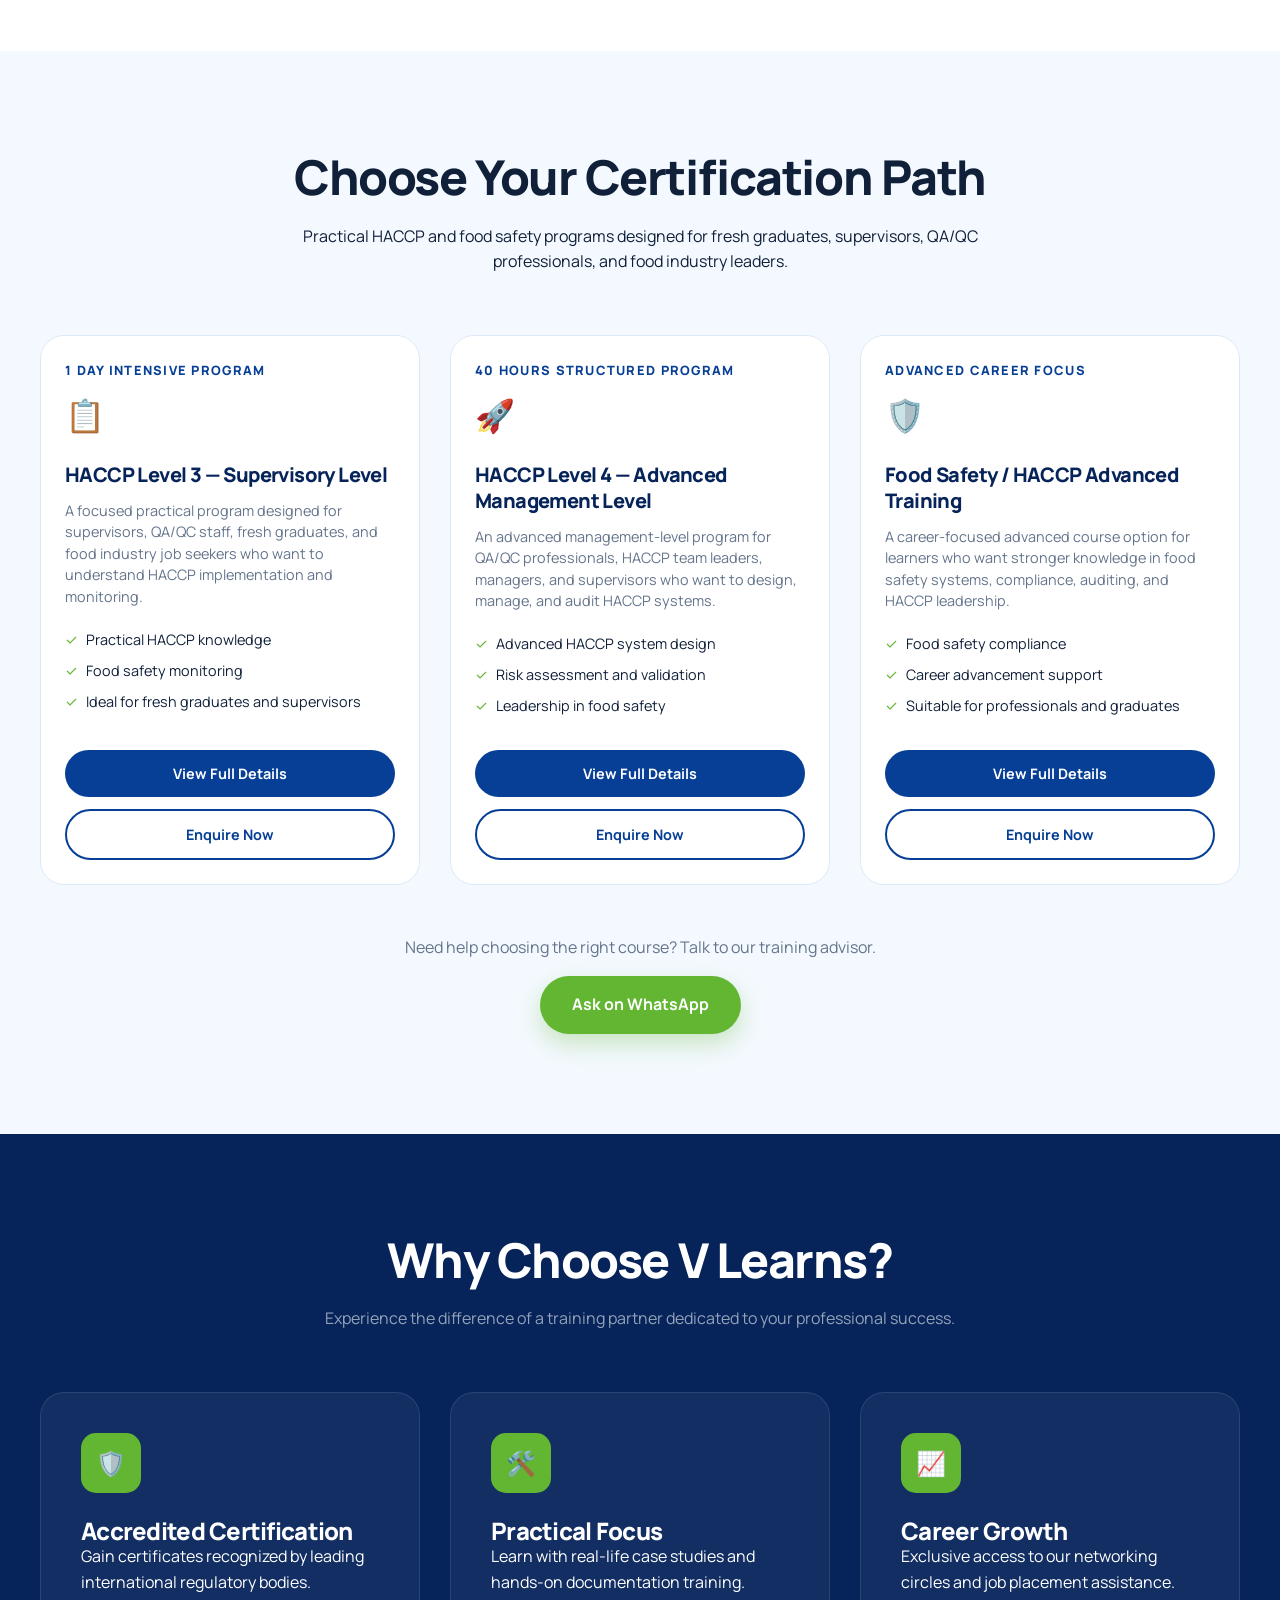
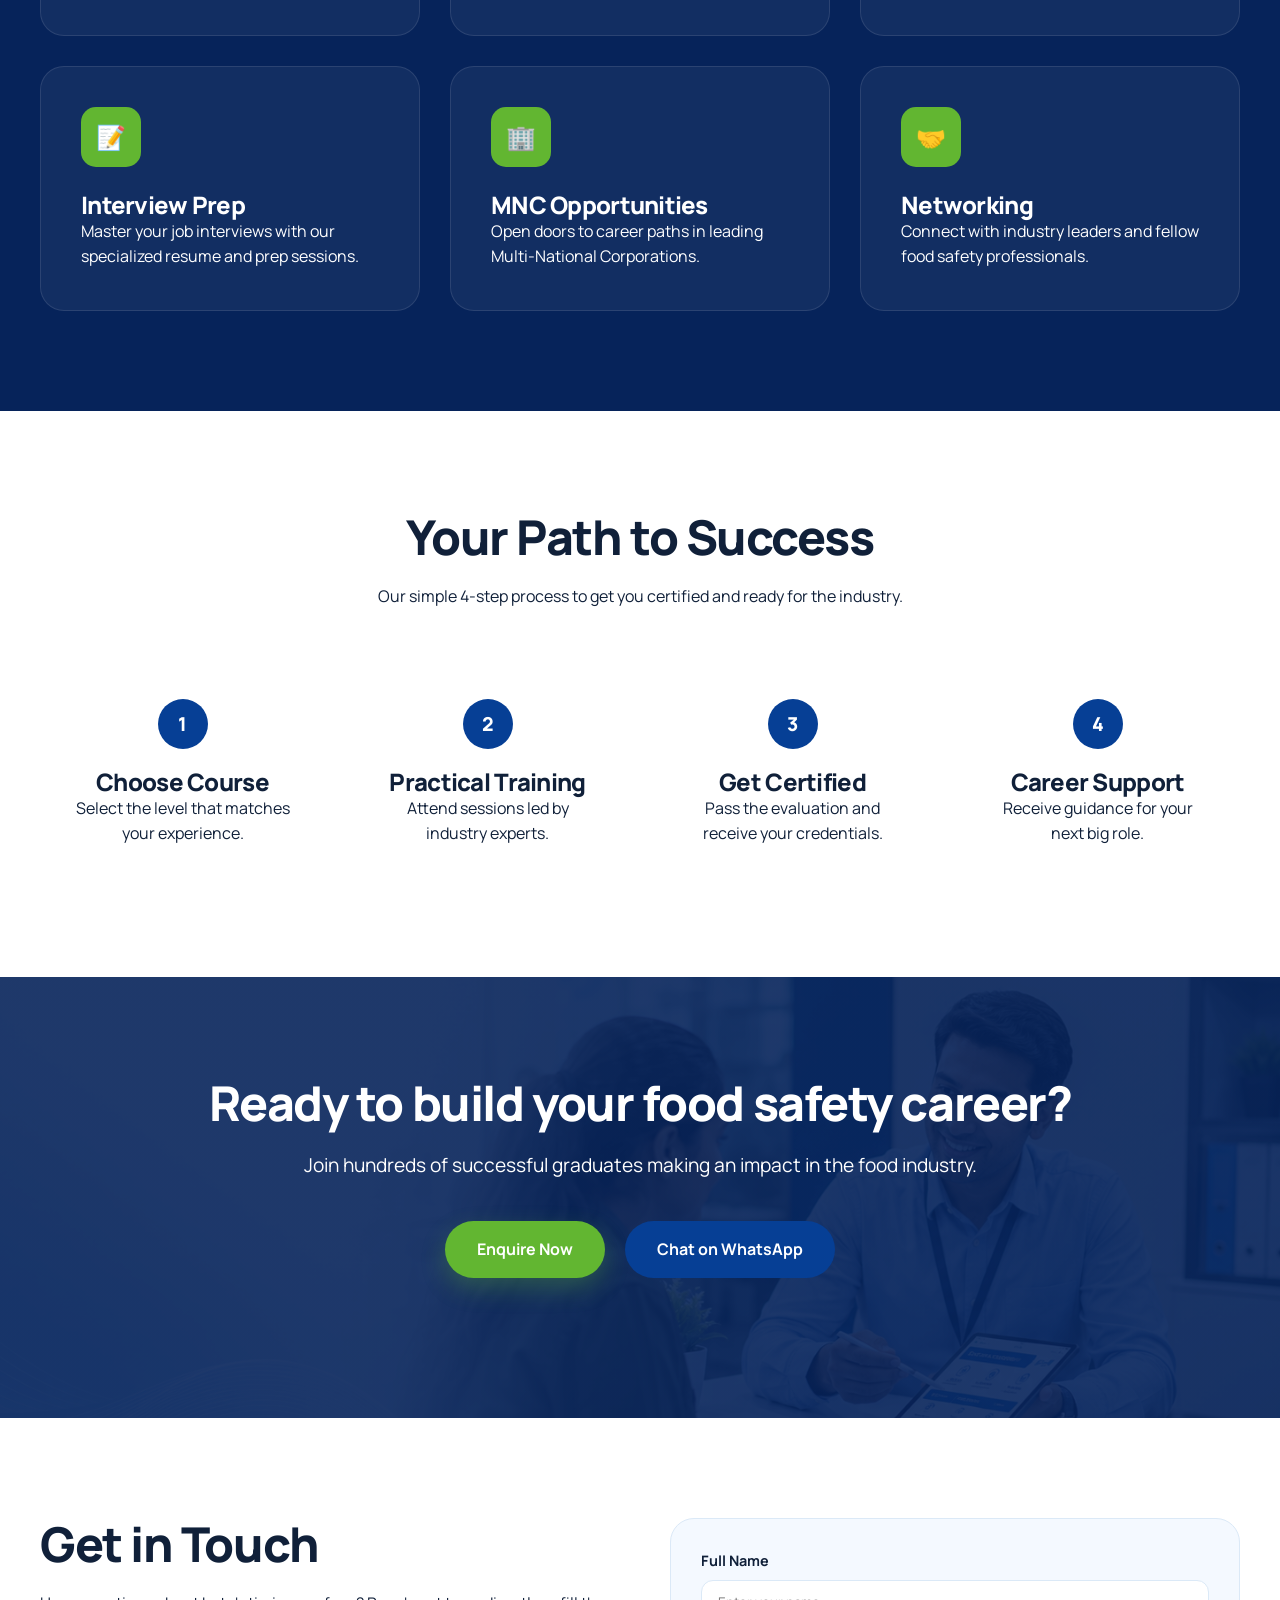
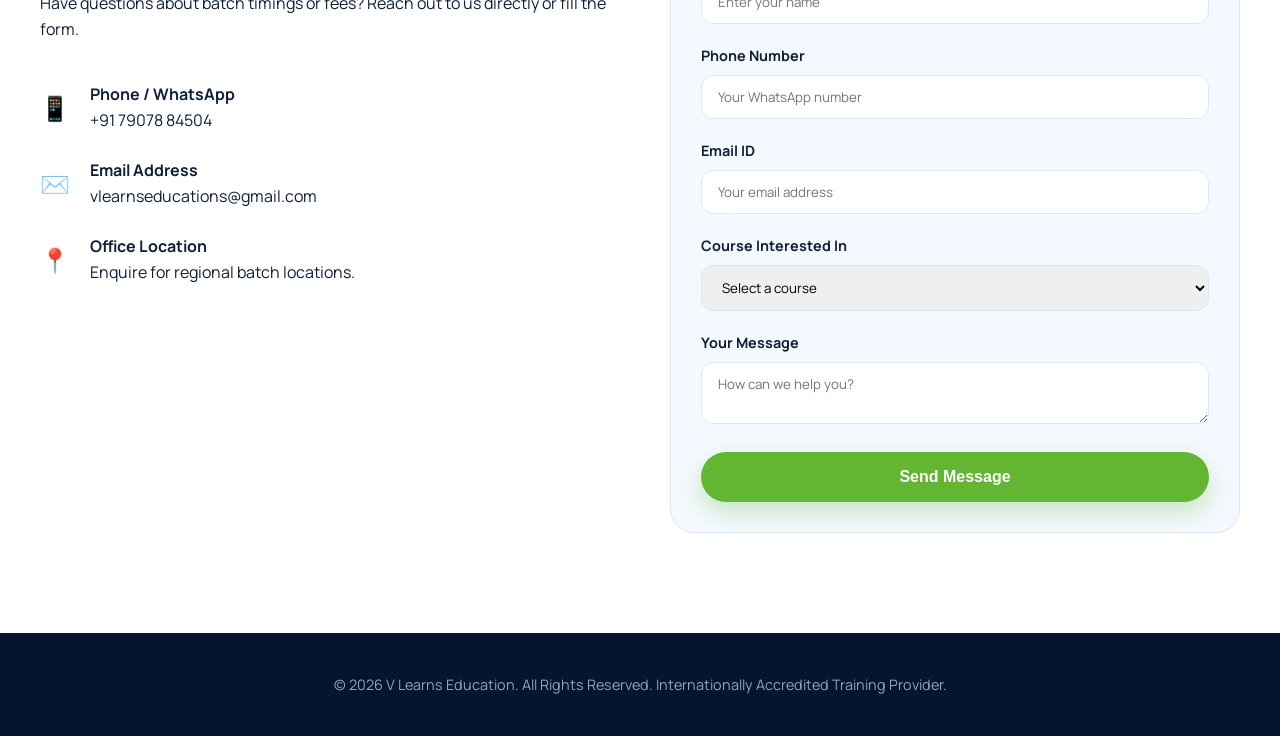
==== commit 8d0689ec: "Rework homepage courses section and add detailed course pages" ====
--- a/index.html
+++ b/index.html
@@ -3,8 +3,8 @@
 <head>
   <meta charset="UTF-8">
   <meta name="viewport" content="width=device-width, initial-scale=1, viewport-fit=cover">
-  <title>V Learns Education | Internationally Accredited HACCP & Food Safety Training</title>
-  <meta name="description" content="Practical HACCP and Food Safety courses designed for QA/QC professionals, graduates, and food safety teams. Join V Learns Education for career-focused certification.">
+  <title>V Learns Education | HACCP & Food Safety Training</title>
+  <meta name="description" content="V Learns Education offers practical HACCP and food safety training programs including HACCP Level 3, HACCP Level 4, and advanced food safety career training.">
   
   <!-- SEO & Favicon -->
   <link rel="icon" href="assets/image%28165%29.png" type="image/png">
@@ -616,12 +616,12 @@
         <img src="assets/image%28165%29.png" alt="V Learns Education Logo">
       </a>
       <nav class="nav-links">
-        <a href="#about">About</a>
-        <a href="#courses">Courses</a>
-        <a href="#benefits">Benefits</a>
-        <a href="#process">Process</a>
-        <a href="#contact">Contact</a>
-        <a href="https://wa.me/917907884504?text=Hi%20V%20Learns%20Education%2C%20I%20want%20to%20enquire%20about%20HACCP%20courses" target="_blank" class="btn btn-primary">Enquire Now</a>
+        <a href="index.html">Home</a>
+        <a href="index.html#about">About</a>
+        <a href="index.html#courses">Courses</a>
+        <a href="index.html#benefits">Benefits</a>
+        <a href="index.html#contact">Contact</a>
+        <a href="https://wa.me/917907884504?text=Hi%20V%20Learns%20Education%2C%20I%20want%20to%20enquire%20about%20your%20HACCP%20courses" target="_blank" class="btn btn-primary">Enquire Now</a>
       </nav>
       <div class="mobile-menu-btn">☰</div>
     </div>
@@ -654,7 +654,7 @@
   <section id="about" class="section">
     <div class="container about-grid">
       <div class="about-img">
-        <img src="assets/collaborative_training_in_a_modern_lab.png" alt="Collaborative training lab">
+        <img src="assets/collaborative_training_in_a_modern_lab.png" alt="Collaborative training lab" loading="lazy">
       </div>
       <div class="about-content">
         <h2>Expert-Led Food Safety Excellence</h2>
@@ -686,58 +686,78 @@
   <section id="courses" class="section" style="background: var(--soft-bg);">
     <div class="container">
       <div class="courses-header">
-        <h2>Professional Certification Programs</h2>
-        <p>Select the program that fits your career goals. From foundational supervisor levels to advanced management training.</p>
+        <h2>Choose Your Certification Path</h2>
+        <p>Practical HACCP and food safety programs designed for fresh graduates, supervisors, QA/QC professionals, and food industry leaders.</p>
       </div>
       
       <div class="courses-grid">
-        <!-- Level 3 -->
+        <!-- Course Card 1 -->
         <div class="course-card">
-          <div class="course-thumb">
-            <img src="assets/HACCP%20Level%203_VLRN%2301.png" alt="HACCP Level 3">
-          </div>
           <div class="course-info">
-            <div class="course-meta">1 Day Intensive</div>
+            <div class="course-meta">1 Day Intensive Program</div>
+            <div style="margin-bottom: 20px; color: var(--primary); font-size: 2rem;">📋</div>
             <h3>HACCP Level 3 — Supervisory Level</h3>
-            <p>Ideal for supervisors, team leaders, QA/QC staff, and fresh graduates seeking job opportunities.</p>
+            <p>A focused practical program designed for supervisors, QA/QC staff, fresh graduates, and food industry job seekers who want to understand HACCP implementation and monitoring.</p>
+            
+            <ul style="list-style: none; margin-bottom: 25px;">
+              <li style="margin-bottom: 8px; font-size: 0.9rem; display: flex; gap: 8px;"><span style="color: var(--green);">✓</span> Practical HACCP knowledge</li>
+              <li style="margin-bottom: 8px; font-size: 0.9rem; display: flex; gap: 8px;"><span style="color: var(--green);">✓</span> Food safety monitoring</li>
+              <li style="margin-bottom: 8px; font-size: 0.9rem; display: flex; gap: 8px;"><span style="color: var(--green);">✓</span> Ideal for fresh graduates and supervisors</li>
+            </ul>
+
             <div class="course-footer">
-              <a href="assets/HACCP%20Level%203_VLRN%2301.pdf" target="_blank" class="btn btn-blue">Download PDF</a>
-              <a href="https://wa.me/917907884504?text=I%20want%20to%20apply%20for%20HACCP%20Level%203" class="btn btn-outline">Apply for Level 3</a>
+              <a href="haccp-level-3.html" class="btn btn-blue">View Full Details</a>
+              <a href="https://wa.me/917907884504?text=Hi%20V%20Learns%20Education%2C%20I%20want%20to%20enquire%20about%20your%20HACCP%20courses" class="btn btn-outline">Enquire Now</a>
             </div>
           </div>
         </div>
 
-        <!-- Level 4 -->
+        <!-- Course Card 2 -->
         <div class="course-card">
-          <div class="course-thumb">
-            <img src="assets/HACCP%20Level%204_VLRN%2303.png" alt="HACCP Level 4">
-          </div>
           <div class="course-info">
-            <div class="course-meta">40 Hours Structured</div>
-            <h3>HACCP Level 4 — Management Level</h3>
-            <p>Comprehensive program for QA/QC professionals, HACCP team leaders, and managers.</p>
+            <div class="course-meta">40 Hours Structured Program</div>
+            <div style="margin-bottom: 20px; color: var(--primary); font-size: 2rem;">🚀</div>
+            <h3>HACCP Level 4 — Advanced Management Level</h3>
+            <p>An advanced management-level program for QA/QC professionals, HACCP team leaders, managers, and supervisors who want to design, manage, and audit HACCP systems.</p>
+            
+            <ul style="list-style: none; margin-bottom: 25px;">
+              <li style="margin-bottom: 8px; font-size: 0.9rem; display: flex; gap: 8px;"><span style="color: var(--green);">✓</span> Advanced HACCP system design</li>
+              <li style="margin-bottom: 8px; font-size: 0.9rem; display: flex; gap: 8px;"><span style="color: var(--green);">✓</span> Risk assessment and validation</li>
+              <li style="margin-bottom: 8px; font-size: 0.9rem; display: flex; gap: 8px;"><span style="color: var(--green);">✓</span> Leadership in food safety</li>
+            </ul>
+
             <div class="course-footer">
-              <a href="assets/HACCP%20Level%204_VLRN%2303.pdf" target="_blank" class="btn btn-blue">Download PDF</a>
-              <a href="https://wa.me/917907884504?text=I%20want%20to%20apply%20for%20HACCP%20Level%204" class="btn btn-outline">Apply for Level 4</a>
+              <a href="haccp-level-4.html" class="btn btn-blue">View Full Details</a>
+              <a href="https://wa.me/917907884504?text=Hi%20V%20Learns%20Education%2C%20I%20want%20to%20enquire%20about%20your%20HACCP%20courses" class="btn btn-outline">Enquire Now</a>
             </div>
           </div>
         </div>
 
-        <!-- Advanced -->
+        <!-- Course Card 3 -->
         <div class="course-card">
-          <div class="course-thumb">
-            <img src="assets/HACCP%20Level%204_VLRN%2303%20%281%29.png" alt="Advanced Training">
-          </div>
           <div class="course-info">
             <div class="course-meta">Advanced Career Focus</div>
+            <div style="margin-bottom: 20px; color: var(--primary); font-size: 2rem;">🛡️</div>
             <h3>Food Safety / HACCP Advanced Training</h3>
-            <p>Position yourself for top-tier roles with our advanced career-focused course option.</p>
+            <p>A career-focused advanced course option for learners who want stronger knowledge in food safety systems, compliance, auditing, and HACCP leadership.</p>
+            
+            <ul style="list-style: none; margin-bottom: 25px;">
+              <li style="margin-bottom: 8px; font-size: 0.9rem; display: flex; gap: 8px;"><span style="color: var(--green);">✓</span> Food safety compliance</li>
+              <li style="margin-bottom: 8px; font-size: 0.9rem; display: flex; gap: 8px;"><span style="color: var(--green);">✓</span> Career advancement support</li>
+              <li style="margin-bottom: 8px; font-size: 0.9rem; display: flex; gap: 8px;"><span style="color: var(--green);">✓</span> Suitable for professionals and graduates</li>
+            </ul>
+
             <div class="course-footer">
-              <a href="assets/HACCP%20Level%204_VLRN%2303%20%281%29.pdf" target="_blank" class="btn btn-blue">Download PDF</a>
-              <a href="https://wa.me/917907884504?text=I%20want%20to%20enquire%20about%20Advanced%20Food%20Safety%20Training" class="btn btn-outline">Enquire Now</a>
+              <a href="food-safety-haccp-advanced.html" class="btn btn-blue">View Full Details</a>
+              <a href="https://wa.me/917907884504?text=Hi%20V%20Learns%20Education%2C%20I%20want%20to%20enquire%20about%20your%20HACCP%20courses" class="btn btn-outline">Enquire Now</a>
             </div>
           </div>
         </div>
+      </div>
+
+      <div style="text-align: center; margin-top: 50px;">
+        <p style="color: var(--text-muted); margin-bottom: 15px;">Need help choosing the right course? Talk to our training advisor.</p>
+        <a href="https://wa.me/917907884504?text=Hi%20V%20Learns%20Education%2C%20I%20need%20help%20choosing%20the%20right%20course." class="btn btn-primary">Ask on WhatsApp</a>
       </div>
     </div>
   </section>
@@ -817,7 +837,7 @@
   </section>
 
   <!-- Enquiry CTA -->
-  <section class="enquiry-cta">
+  <section class="enquiry-cta" style="background: linear-gradient(rgba(6, 35, 90, 0.9), rgba(6, 35, 90, 0.9)), url('assets/professional_consultation_in_modern_office.png'); background-size: cover; background-position: center; background-attachment: fixed;">
     <div class="container cta-content">
       <h2>Ready to build your food safety career?</h2>
       <p style="margin: 20px 0 40px; font-size: 1.2rem;">Join hundreds of successful graduates making an impact in the food industry.</p>
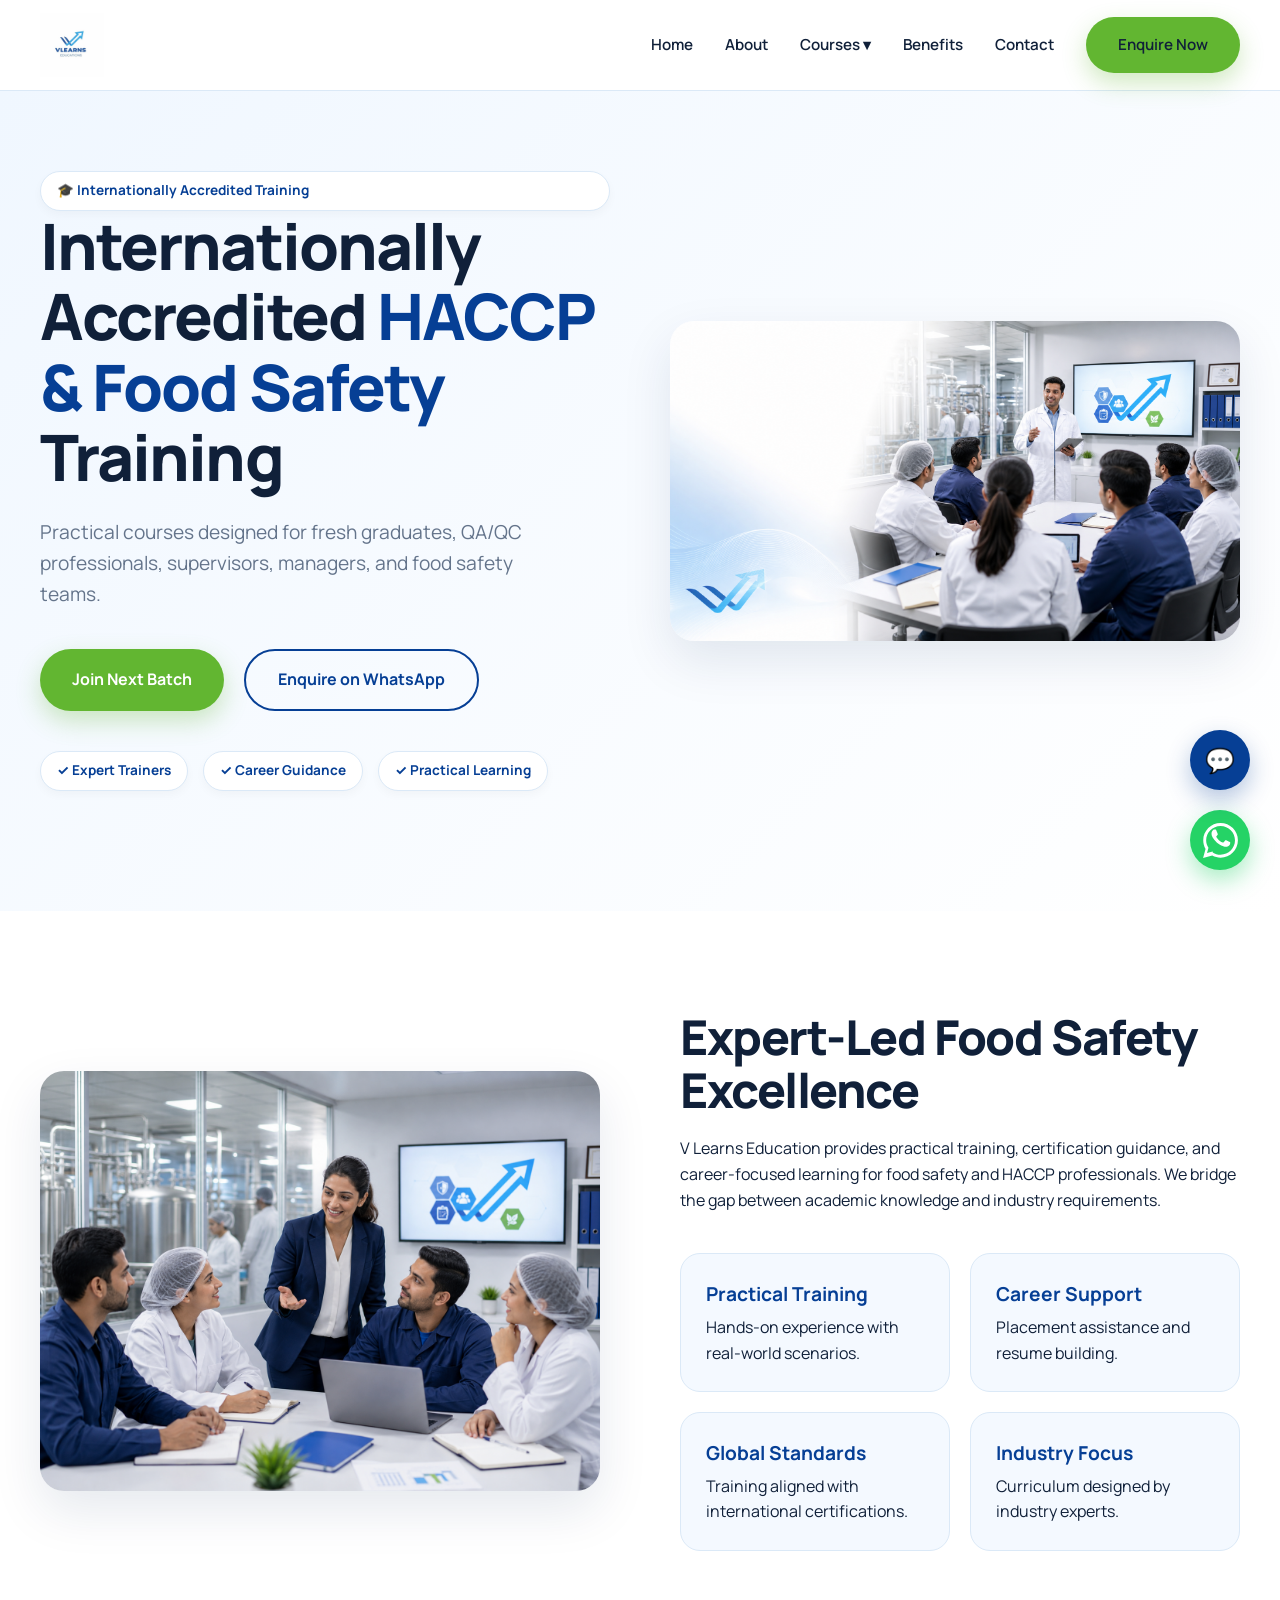
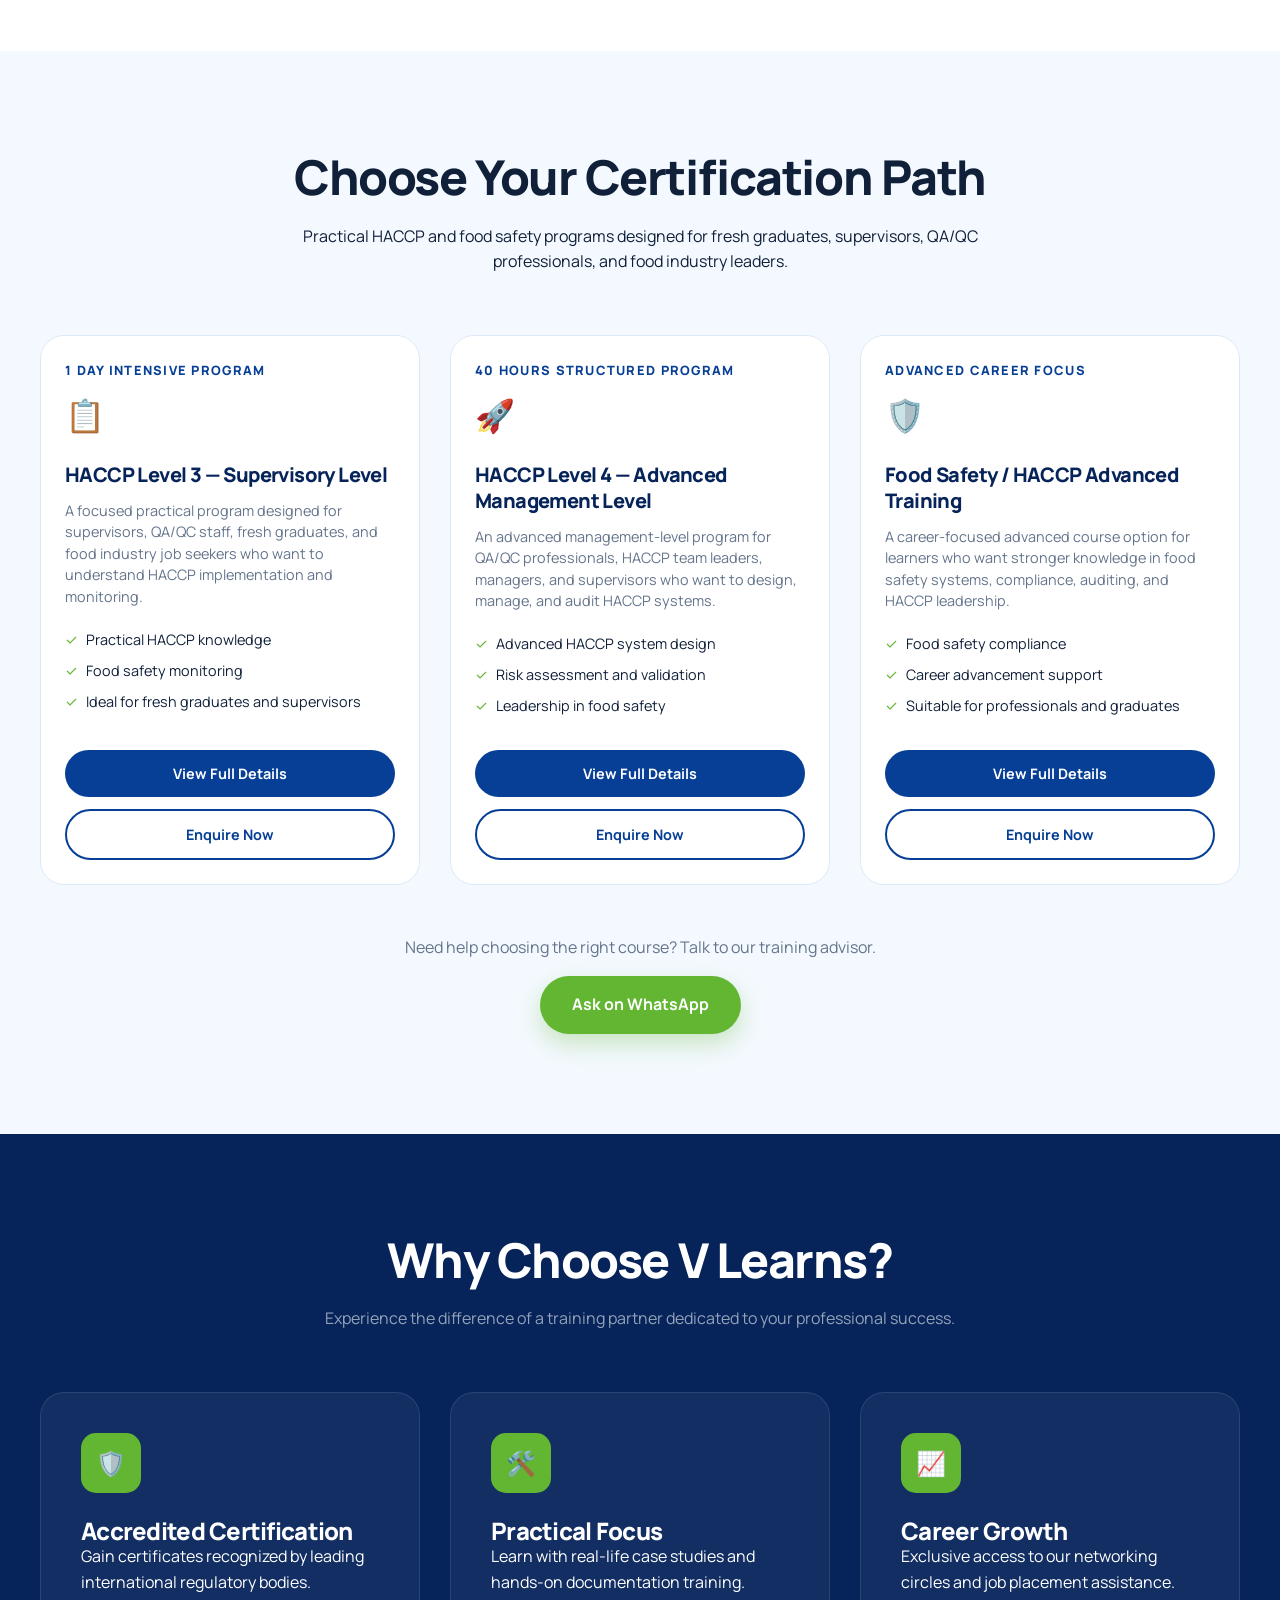
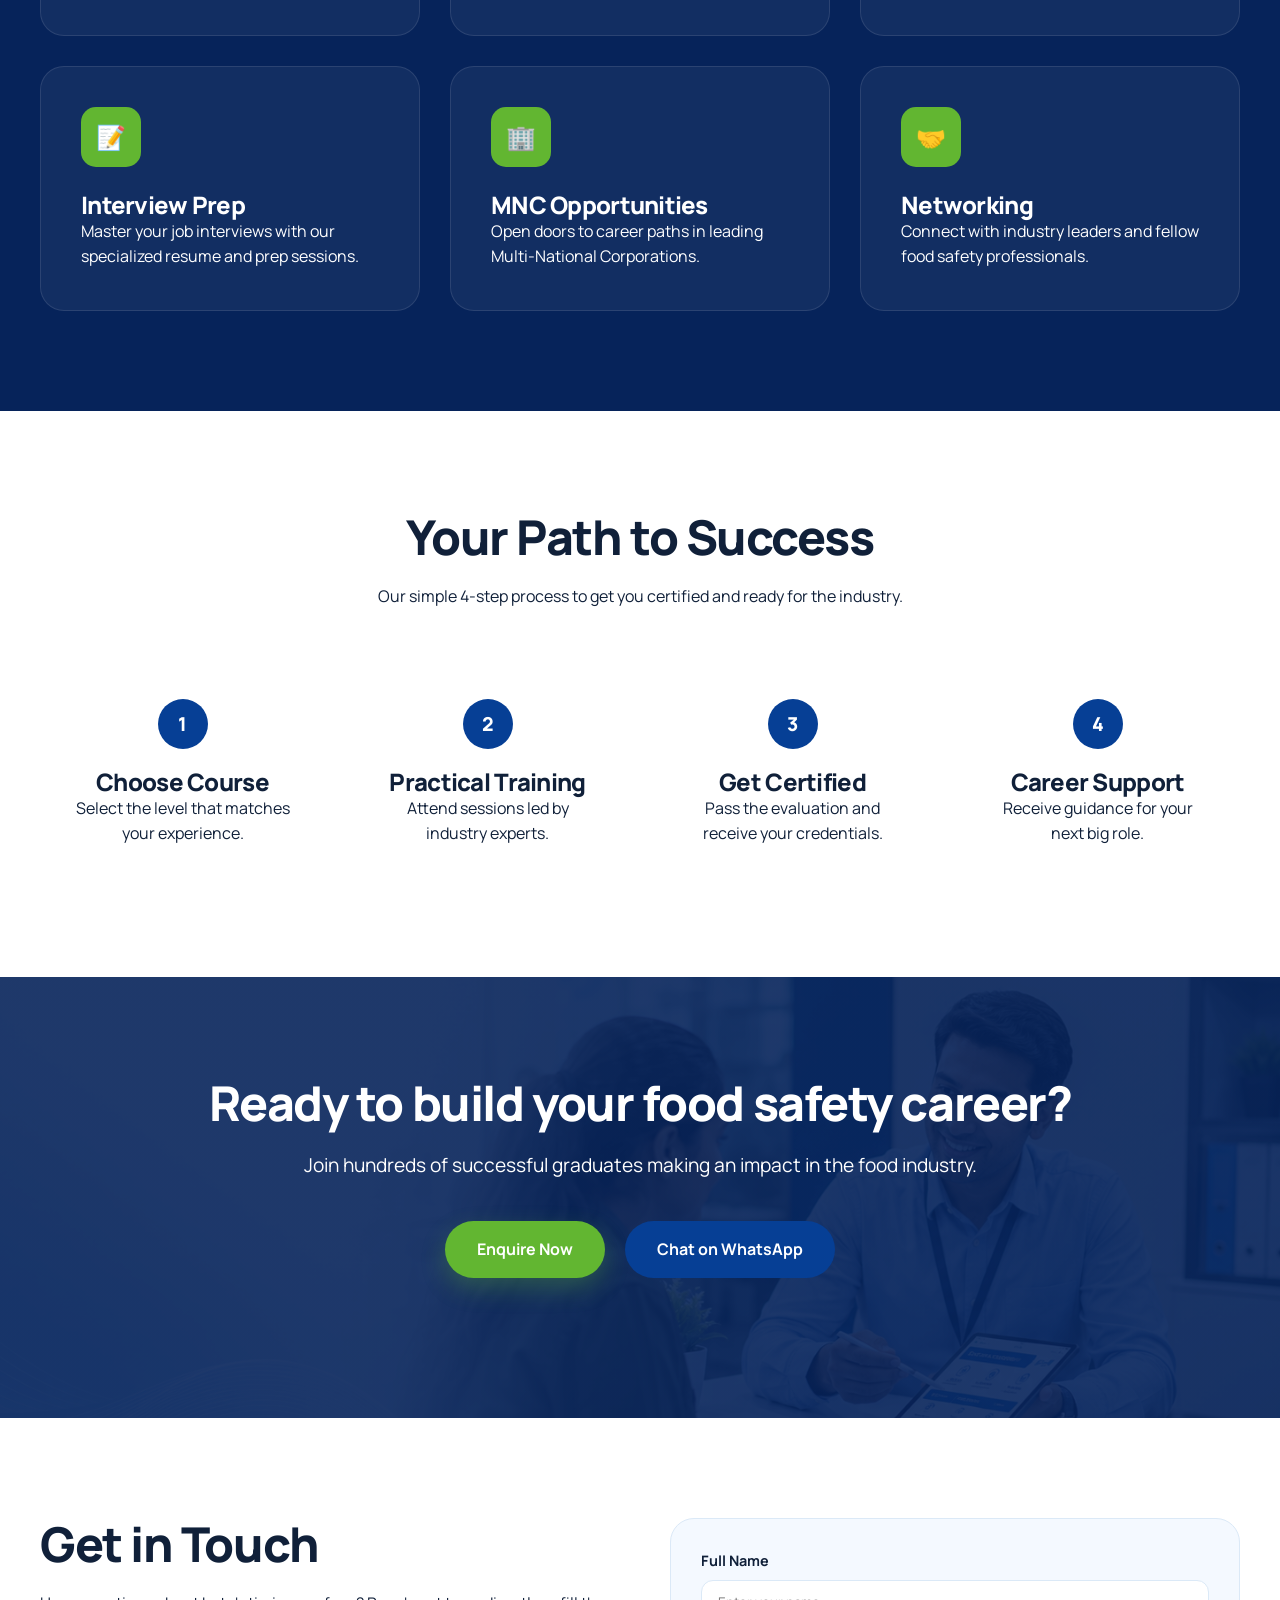
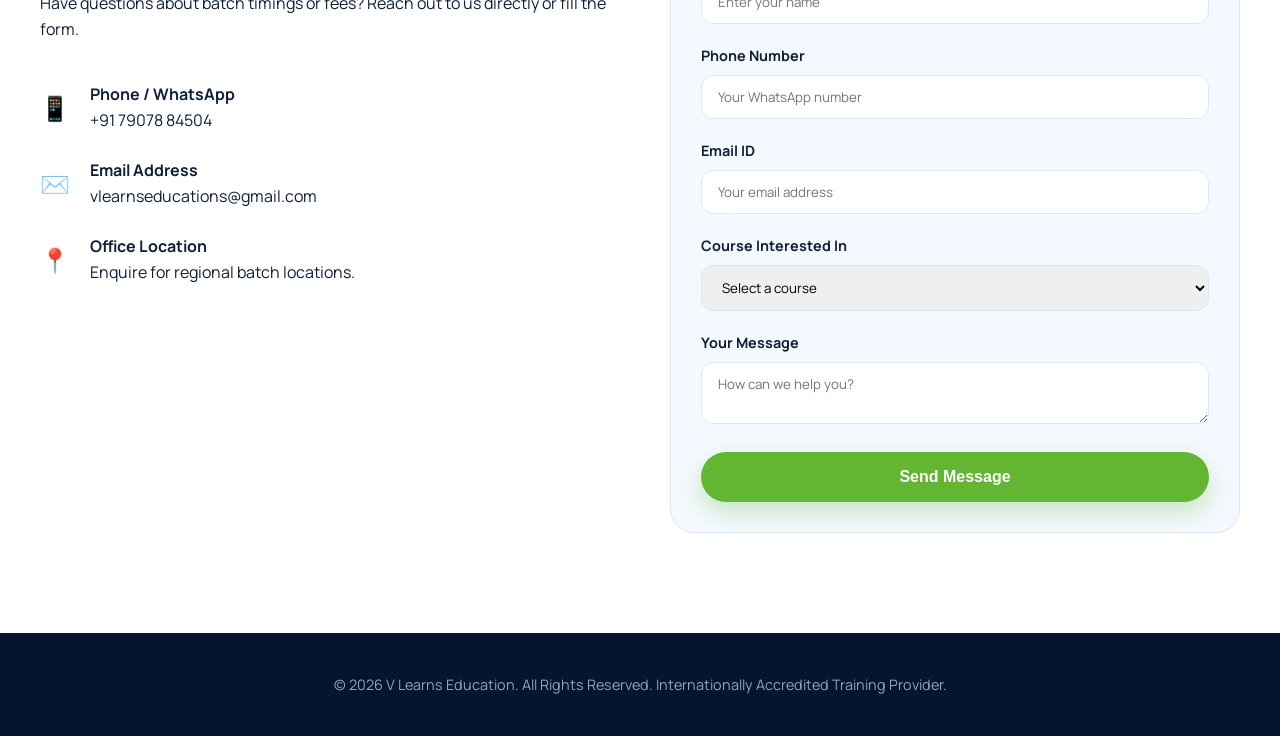
==== commit ca19bb00: "Add dropdown menu for Courses in navigation" ====
--- a/index.html
+++ b/index.html
@@ -198,6 +198,58 @@
       color: var(--primary);
     }
 
+    /* Dropdown Styles */
+    .dropdown {
+      position: relative;
+      display: inline-block;
+    }
+
+    .dropdown-content {
+      display: none;
+      position: absolute;
+      background-color: white;
+      min-width: 250px;
+      box-shadow: var(--shadow);
+      border-radius: 12px;
+      padding: 10px 0;
+      z-index: 1001;
+      top: 100%;
+      left: 0;
+      border: 1px solid var(--border);
+    }
+
+    .dropdown-content a {
+      color: var(--text-dark);
+      padding: 12px 20px;
+      text-decoration: none;
+      display: block;
+      font-size: 0.9rem;
+      font-weight: 600;
+    }
+
+    .dropdown-content a:hover {
+      background-color: var(--soft-bg);
+      color: var(--primary);
+    }
+
+    .dropdown:hover .dropdown-content {
+      display: block;
+    }
+
+    @media (max-width: 992px) {
+      .dropdown-content {
+        position: static;
+        box-shadow: none;
+        border: none;
+        padding-left: 20px;
+        display: block;
+        min-width: auto;
+      }
+      .dropdown:hover .dropdown-content {
+        display: block;
+      }
+    }
+
     /* Hero Section */
     .hero {
       position: relative;
@@ -618,7 +670,14 @@
       <nav class="nav-links">
         <a href="index.html">Home</a>
         <a href="index.html#about">About</a>
-        <a href="index.html#courses">Courses</a>
+        <div class="dropdown">
+          <a href="index.html#courses">Courses ▾</a>
+          <div class="dropdown-content">
+            <a href="haccp-level-3.html">HACCP Level 3 — Supervisory</a>
+            <a href="haccp-level-4.html">HACCP Level 4 — Management</a>
+            <a href="food-safety-haccp-advanced.html">Advanced Career Training</a>
+          </div>
+        </div>
         <a href="index.html#benefits">Benefits</a>
         <a href="index.html#contact">Contact</a>
         <a href="https://wa.me/917907884504?text=Hi%20V%20Learns%20Education%2C%20I%20want%20to%20enquire%20about%20your%20HACCP%20courses" target="_blank" class="btn btn-primary">Enquire Now</a>
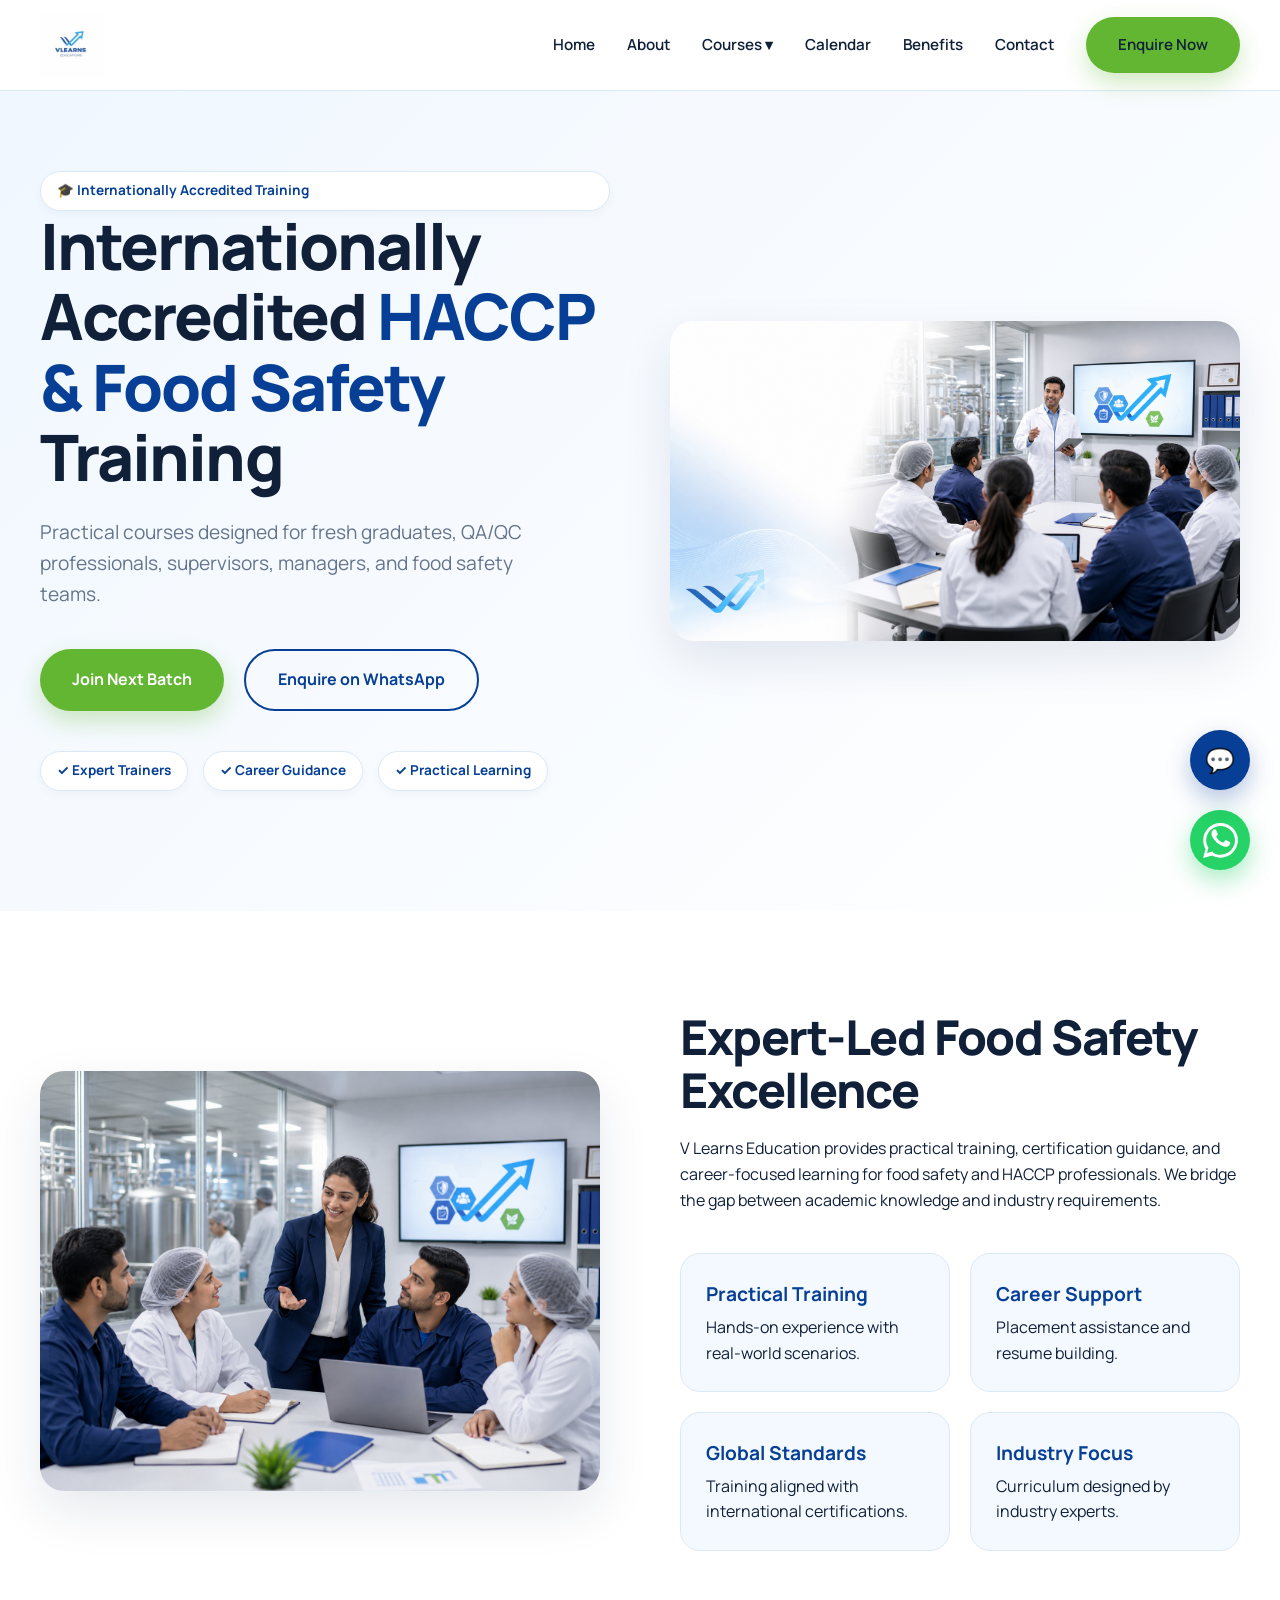
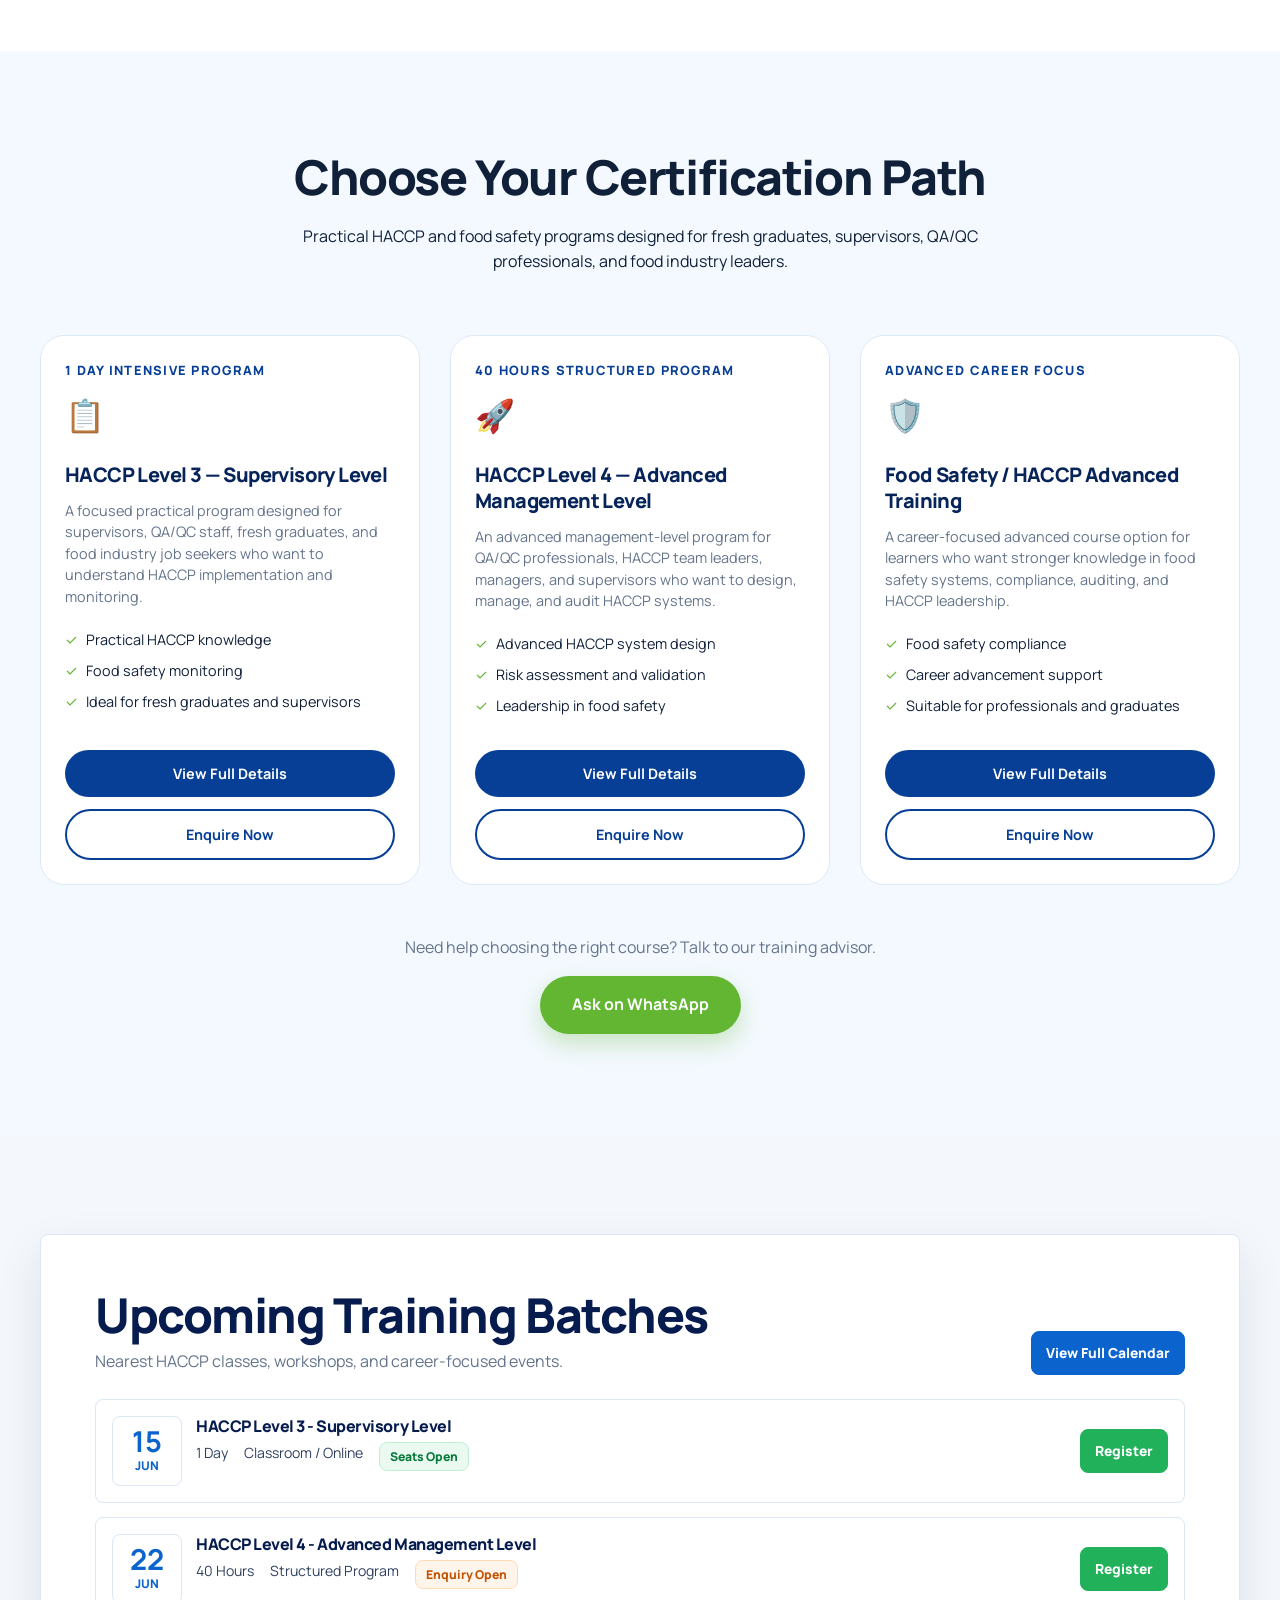
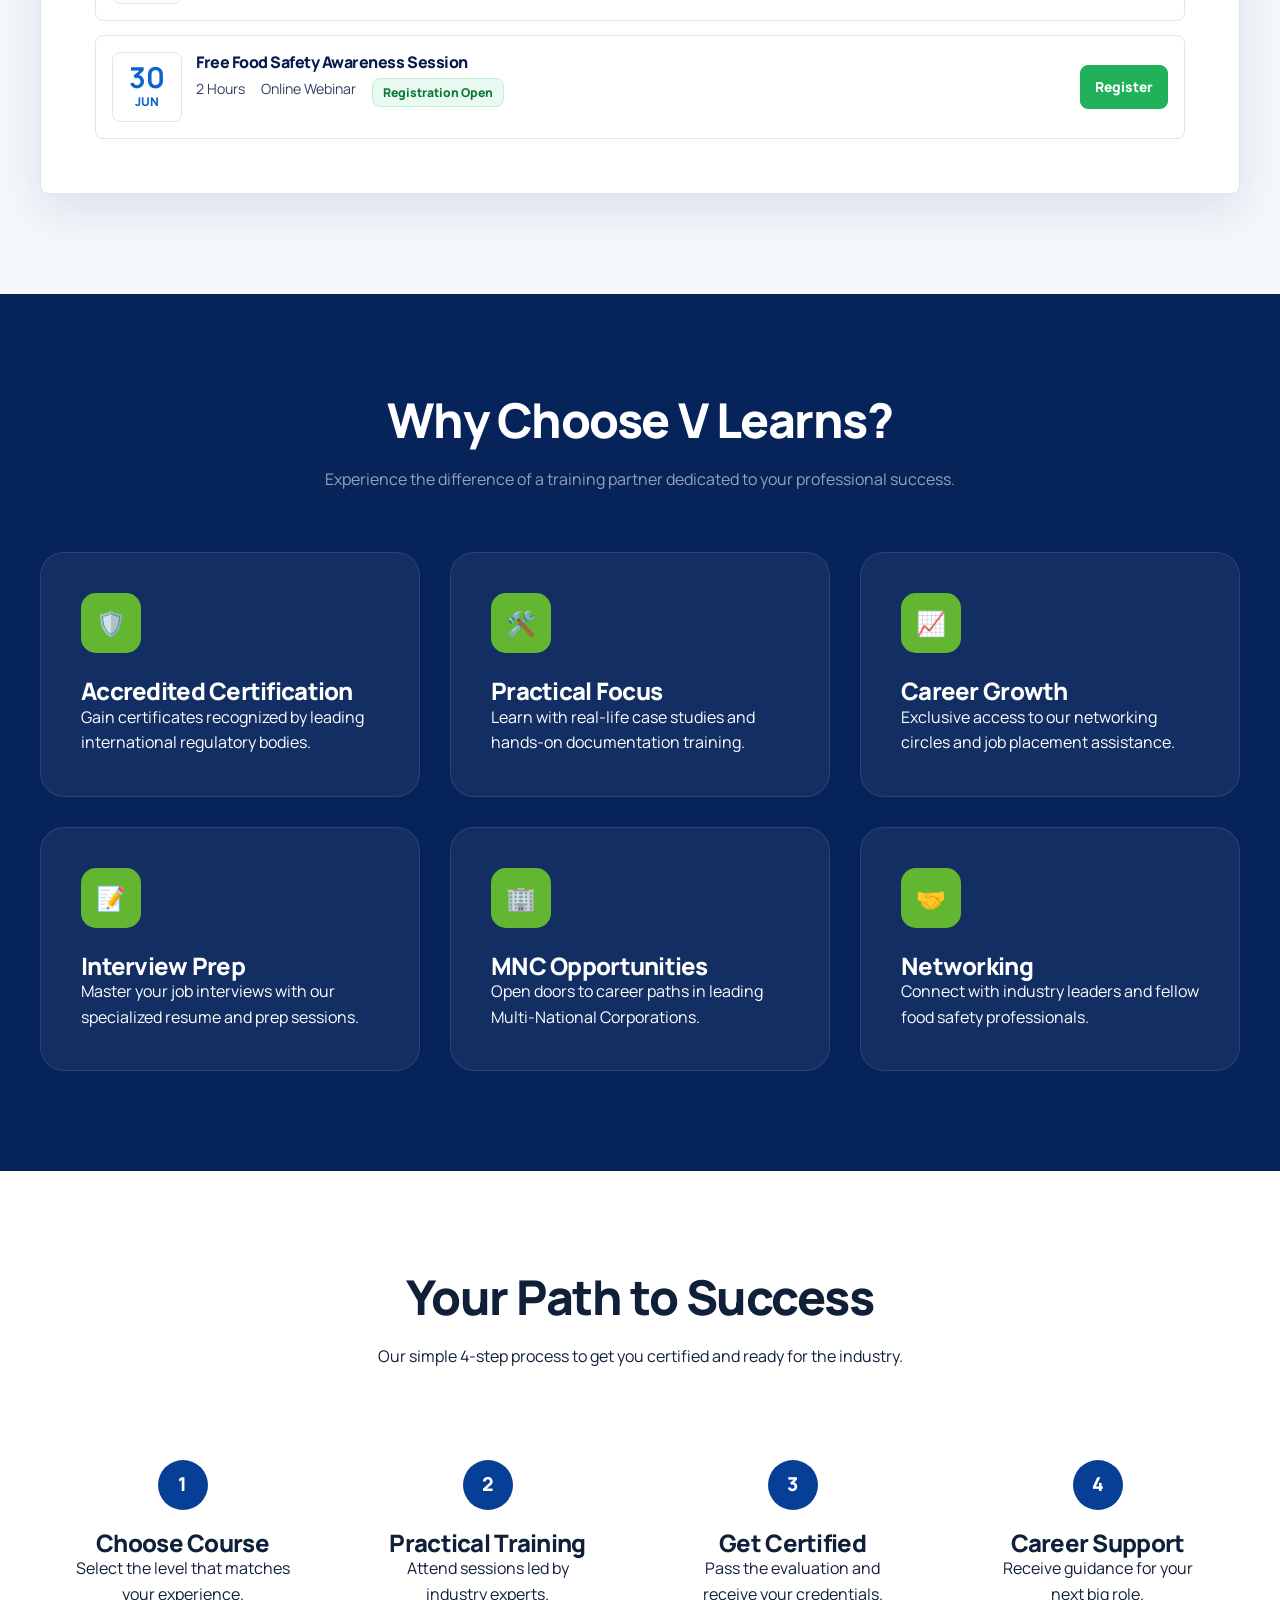
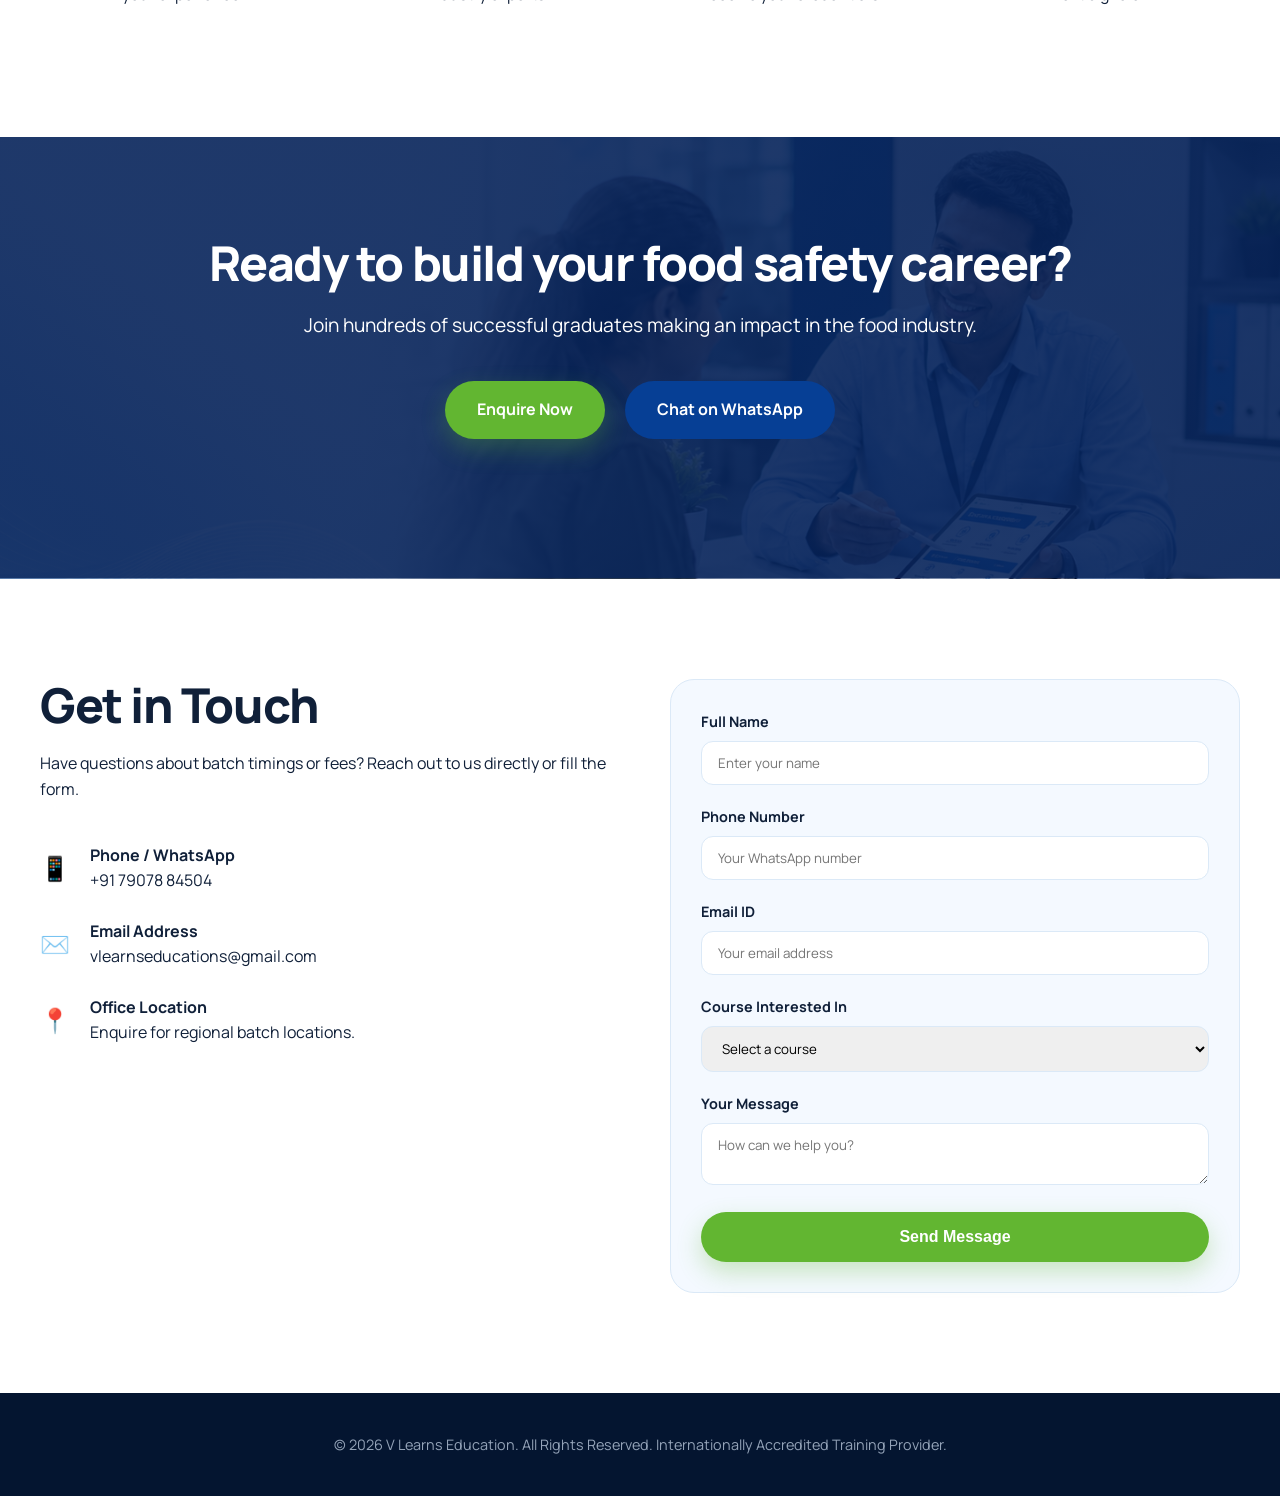
==== commit 1de338a1: "Add calendar and events management system" ====
--- a/index.html
+++ b/index.html
@@ -13,6 +13,7 @@
   <link rel="preconnect" href="https://fonts.googleapis.com">
   <link rel="preconnect" href="https://fonts.gstatic.com" crossorigin>
   <link href="https://fonts.googleapis.com/css2?family=Inter:wght@400;500;600;700;800&family=Manrope:wght@500;600;700;800&display=swap" rel="stylesheet">
+  <link rel="stylesheet" href="css/style.css">
 
   <style>
     :root {
@@ -644,6 +645,7 @@
         grid-template-columns: 1fr;
       }
       .nav-links { display: none; }
+      .nav-links.active { display: flex; }
       .hero-image { order: -1; }
     }
 
@@ -678,6 +680,7 @@
             <a href="food-safety-haccp-advanced.html">Advanced Career Training</a>
           </div>
         </div>
+        <a href="calendar.html">Calendar</a>
         <a href="index.html#benefits">Benefits</a>
         <a href="index.html#contact">Contact</a>
         <a href="https://wa.me/917907884504?text=Hi%20V%20Learns%20Education%2C%20I%20want%20to%20enquire%20about%20your%20HACCP%20courses" target="_blank" class="btn btn-primary">Enquire Now</a>
@@ -821,6 +824,22 @@
     </div>
   </section>
 
+  <!-- Upcoming Batches Preview -->
+  <section id="upcoming-batches" class="section" style="background: #f4f8fc;">
+    <div class="container">
+      <div class="preview-section">
+        <div class="preview-header">
+          <div>
+            <h2>Upcoming Training Batches</h2>
+            <p style="margin:0;color:var(--v-muted);">Nearest HACCP classes, workshops, and career-focused events.</p>
+          </div>
+          <a href="calendar.html" class="event-button blue">View Full Calendar</a>
+        </div>
+        <div class="homepage-events" data-homepage-events></div>
+      </div>
+    </div>
+  </section>
+
   <!-- Benefits Section -->
   <section id="benefits" class="section benefits">
     <div class="container">
@@ -991,12 +1010,14 @@
       <div class="quick-replies">
         <div class="reply-btn" onclick="chatAction('HACCP Level 3')">HACCP Level 3</div>
         <div class="reply-btn" onclick="chatAction('HACCP Level 4')">HACCP Level 4</div>
-        <div class="reply-btn" onclick="chatAction('Course Duration')">Course Duration</div>
+        <div class="reply-btn" onclick="window.location.href='calendar.html'">Upcoming Batches</div>
         <div class="reply-btn" onclick="chatAction('Fees / Enquiry')">Fees / Enquiry</div>
       </div>
     </div>
   </div>
 
+  <script src="js/events-data.js"></script>
+  <script src="js/calendar.js"></script>
   <script>
     // Chatbot Toggle
     const chatToggle = document.getElementById('chatToggle');
@@ -1056,4 +1077,4 @@
   </script>
 
 </body>
-</html>+</html>
--- a/css/style.css
+++ b/css/style.css
@@ -0,0 +1,405 @@
+:root {
+  --v-navy: #061b4e;
+  --v-blue: #0b63ce;
+  --v-sky: #36bdf8;
+  --v-green: #20b15a;
+  --v-bg: #f4f8fc;
+  --v-white: #ffffff;
+  --v-text: #102039;
+  --v-muted: #64748b;
+  --v-border: #dbe7f4;
+  --v-orange: #f97316;
+  --v-red: #dc2626;
+  --v-shadow: 0 18px 45px rgba(6, 27, 78, 0.10);
+}
+
+* { box-sizing: border-box; }
+html, body { max-width: 100%; overflow-x: hidden; }
+img { max-width: 100%; height: auto; }
+
+.calendar-page {
+  font-family: "Manrope", "Inter", system-ui, sans-serif;
+  color: var(--v-text);
+  background: linear-gradient(180deg, #eef7ff 0%, #ffffff 42%, var(--v-bg) 100%);
+}
+
+.calendar-container {
+  width: min(1200px, calc(100% - 40px));
+  margin: 0 auto;
+}
+
+.calendar-hero {
+  padding: clamp(42px, 7vw, 82px) 0 28px;
+}
+
+.calendar-hero-grid {
+  display: grid;
+  grid-template-columns: minmax(0, 1.1fr) minmax(280px, 0.9fr);
+  gap: 42px;
+  align-items: center;
+}
+
+.calendar-hero h1 {
+  color: var(--v-navy);
+  font-size: clamp(2.2rem, 5vw, 4rem);
+  line-height: 1.05;
+  margin: 0 0 18px;
+  letter-spacing: 0;
+}
+
+.calendar-hero h1 span { color: var(--v-blue); }
+.calendar-hero p {
+  max-width: 660px;
+  color: #304060;
+  font-size: clamp(1rem, 2vw, 1.18rem);
+  margin: 0;
+}
+
+.calendar-visual {
+  min-height: 240px;
+  border-radius: 8px;
+  background: linear-gradient(135deg, rgba(11,99,206,.12), rgba(54,189,248,.18));
+  position: relative;
+  display: grid;
+  place-items: center;
+  overflow: hidden;
+}
+
+.calendar-visual-card {
+  width: min(360px, 82%);
+  background: white;
+  border: 1px solid var(--v-border);
+  box-shadow: var(--v-shadow);
+  padding: 18px;
+  border-radius: 8px;
+  transform: rotate(2deg);
+}
+
+.visual-grid {
+  display: grid;
+  grid-template-columns: repeat(7, 1fr);
+  gap: 8px;
+  margin-top: 16px;
+}
+
+.visual-grid span {
+  aspect-ratio: 1;
+  border-radius: 6px;
+  background: #e8f0fb;
+}
+
+.visual-grid span:nth-child(9),
+.visual-grid span:nth-child(18) { background: var(--v-blue); }
+.visual-grid span:nth-child(25) { background: var(--v-green); }
+.visual-grid span:nth-child(30) { background: var(--v-orange); }
+
+.event-filters {
+  display: flex;
+  flex-wrap: wrap;
+  gap: 14px;
+  margin-top: 28px;
+}
+
+.filter-btn,
+.calendar-nav button,
+.mini-calendar button,
+.event-button,
+.admin-action,
+.drawer button,
+.admin-btn {
+  min-height: 44px;
+  font: inherit;
+}
+
+.filter-btn {
+  border: 1px solid rgba(11, 99, 206, .35);
+  background: var(--v-white);
+  color: var(--v-blue);
+  border-radius: 8px;
+  padding: 10px 18px;
+  font-weight: 800;
+  cursor: pointer;
+}
+
+.filter-btn.active {
+  color: white;
+  background: var(--v-blue);
+  box-shadow: 0 10px 20px rgba(11, 99, 206, .18);
+}
+
+.calendar-shell {
+  display: grid;
+  grid-template-columns: 420px minmax(0, 1fr);
+  gap: 24px;
+  align-items: start;
+  padding-bottom: 26px;
+}
+
+.calendar-card,
+.events-panel,
+.calendar-note,
+.advisor-cta,
+.batches-section,
+.preview-section {
+  background: var(--v-white);
+  border: 1px solid var(--v-border);
+  border-radius: 8px;
+  box-shadow: var(--v-shadow);
+}
+
+.calendar-card { padding: 24px; }
+.calendar-nav {
+  display: flex;
+  align-items: center;
+  justify-content: space-between;
+  margin-bottom: 22px;
+}
+
+.calendar-nav h2 {
+  color: var(--v-navy);
+  font-size: 1.2rem;
+  margin: 0;
+}
+
+.calendar-nav button {
+  width: 44px;
+  border: 1px solid var(--v-border);
+  background: white;
+  color: var(--v-navy);
+  border-radius: 8px;
+  cursor: pointer;
+  font-size: 1.3rem;
+}
+
+.mini-calendar {
+  display: grid;
+  grid-template-columns: repeat(7, minmax(0, 1fr));
+  gap: 8px;
+}
+
+.calendar-weekday {
+  text-align: center;
+  color: var(--v-navy);
+  font-size: .75rem;
+  font-weight: 900;
+  padding-bottom: 8px;
+}
+
+.mini-calendar button {
+  position: relative;
+  border: 0;
+  border-radius: 999px;
+  background: transparent;
+  color: var(--v-navy);
+  font-weight: 800;
+  cursor: pointer;
+}
+
+.mini-calendar button.muted { color: #9aa8bc; }
+.mini-calendar button.selected,
+.mini-calendar button.has-event { color: white; }
+.mini-calendar button.has-event.class { background: var(--v-blue); }
+.mini-calendar button.has-event.workshop { background: var(--v-green); }
+.mini-calendar button.has-event.career { background: var(--v-orange); }
+.mini-calendar button.selected { outline: 3px solid rgba(54, 189, 248, .35); }
+
+.legend {
+  border-top: 1px solid var(--v-border);
+  margin-top: 22px;
+  padding-top: 18px;
+  display: flex;
+  flex-wrap: wrap;
+  gap: 14px 20px;
+  color: #304060;
+  font-size: .9rem;
+}
+
+.legend-dot {
+  width: 11px;
+  height: 11px;
+  border-radius: 999px;
+  display: inline-block;
+  margin-right: 8px;
+}
+
+.legend-dot.class { background: var(--v-blue); }
+.legend-dot.workshop { background: var(--v-green); }
+.legend-dot.career { background: var(--v-orange); }
+
+.events-panel { padding: 20px; }
+.panel-header {
+  display: flex;
+  align-items: center;
+  justify-content: space-between;
+  gap: 12px;
+  margin-bottom: 16px;
+}
+.panel-header h2 { color: var(--v-navy); font-size: 1.2rem; margin: 0; }
+
+.event-list,
+.homepage-events,
+.course-batch-list { display: grid; gap: 14px; }
+
+.event-card,
+.batch-card,
+.preview-card {
+  border: 1px solid var(--v-border);
+  border-radius: 8px;
+  background: white;
+  padding: 16px;
+  display: grid;
+  gap: 14px;
+}
+
+.event-card {
+  grid-template-columns: 70px minmax(0, 1fr);
+}
+
+.date-badge {
+  border: 1px solid var(--v-border);
+  border-radius: 8px;
+  min-height: 70px;
+  display: grid;
+  place-items: center;
+  align-content: center;
+  color: var(--v-blue);
+  font-weight: 900;
+}
+
+.date-badge strong { font-size: 1.8rem; line-height: 1; }
+.date-badge span { font-size: .75rem; text-transform: uppercase; }
+
+.event-content h3 {
+  color: var(--v-navy);
+  font-size: 1rem;
+  margin: 0 0 8px;
+  letter-spacing: 0;
+}
+
+.event-meta {
+  display: flex;
+  flex-wrap: wrap;
+  gap: 8px 16px;
+  color: #304060;
+  font-size: .88rem;
+  margin-bottom: 12px;
+}
+
+.pill,
+.status {
+  display: inline-flex;
+  align-items: center;
+  min-height: 28px;
+  border-radius: 8px;
+  padding: 4px 10px;
+  font-size: .76rem;
+  font-weight: 800;
+}
+
+.pill { color: var(--v-navy); background: #eef4fd; }
+.status.open { color: #08793c; background: #eafaf1; border: 1px solid #bff0d3; }
+.status.warning { color: #c25100; background: #fff5eb; border: 1px solid #ffd9b3; }
+.status.limited { color: #c25100; background: #fff5eb; border: 1px solid #ffd9b3; }
+.status.danger { color: var(--v-red); background: #fff1f1; border: 1px solid #fecaca; }
+
+.event-actions {
+  display: flex;
+  flex-wrap: wrap;
+  gap: 10px;
+}
+
+.event-button {
+  border-radius: 8px;
+  padding: 10px 14px;
+  font-weight: 850;
+  font-size: .86rem;
+  border: 1px solid var(--v-blue);
+  color: var(--v-blue);
+  background: white;
+  display: inline-flex;
+  align-items: center;
+  justify-content: center;
+  cursor: pointer;
+  text-decoration: none;
+}
+
+.event-button.primary { background: var(--v-green); border-color: var(--v-green); color: white; }
+.event-button.blue { background: var(--v-blue); color: white; }
+
+.calendar-note {
+  padding: 14px 18px;
+  color: var(--v-navy);
+  margin: 0 auto 20px;
+  box-shadow: none;
+  background: #eaf4ff;
+}
+
+.advisor-cta {
+  display: flex;
+  align-items: center;
+  justify-content: space-between;
+  gap: 20px;
+  padding: 26px;
+  margin-bottom: 60px;
+  color: white;
+  background: linear-gradient(135deg, var(--v-navy), var(--v-blue));
+}
+
+.advisor-cta h2 { margin: 0 0 6px; font-size: 1.35rem; color: white; }
+.advisor-cta p { margin: 0; color: rgba(255,255,255,.86); }
+
+.preview-section,
+.batches-section {
+  padding: clamp(30px, 5vw, 54px);
+}
+
+.preview-header,
+.batches-header {
+  display: flex;
+  justify-content: space-between;
+  gap: 18px;
+  align-items: end;
+  margin-bottom: 24px;
+}
+
+.preview-header h2,
+.batches-header h2 { color: var(--v-navy); margin: 0 0 8px; }
+
+.preview-card,
+.batch-card {
+  grid-template-columns: 70px minmax(0, 1fr) auto;
+  align-items: center;
+}
+
+.vlearns-chatbot .quick-replies .reply-btn { min-height: 40px; }
+
+@media (max-width: 980px) {
+  .calendar-hero-grid,
+  .calendar-shell { grid-template-columns: 1fr; }
+  .calendar-visual { min-height: 190px; }
+}
+
+@media (max-width: 640px) {
+  .calendar-container { width: min(100% - 28px, 1200px); }
+  .event-filters { flex-wrap: nowrap; overflow-x: auto; padding-bottom: 8px; }
+  .filter-btn { flex: 0 0 auto; }
+  .calendar-card,
+  .events-panel,
+  .preview-section,
+  .batches-section { padding: 16px; }
+  .event-card,
+  .preview-card,
+  .batch-card {
+    grid-template-columns: 1fr;
+  }
+  .date-badge { width: 76px; }
+  .event-actions,
+  .advisor-cta,
+  .preview-header,
+  .batches-header {
+    display: grid;
+  }
+  .event-button { width: 100%; }
+  .advisor-cta { padding: 22px; }
+  .mini-calendar { gap: 5px; }
+}
